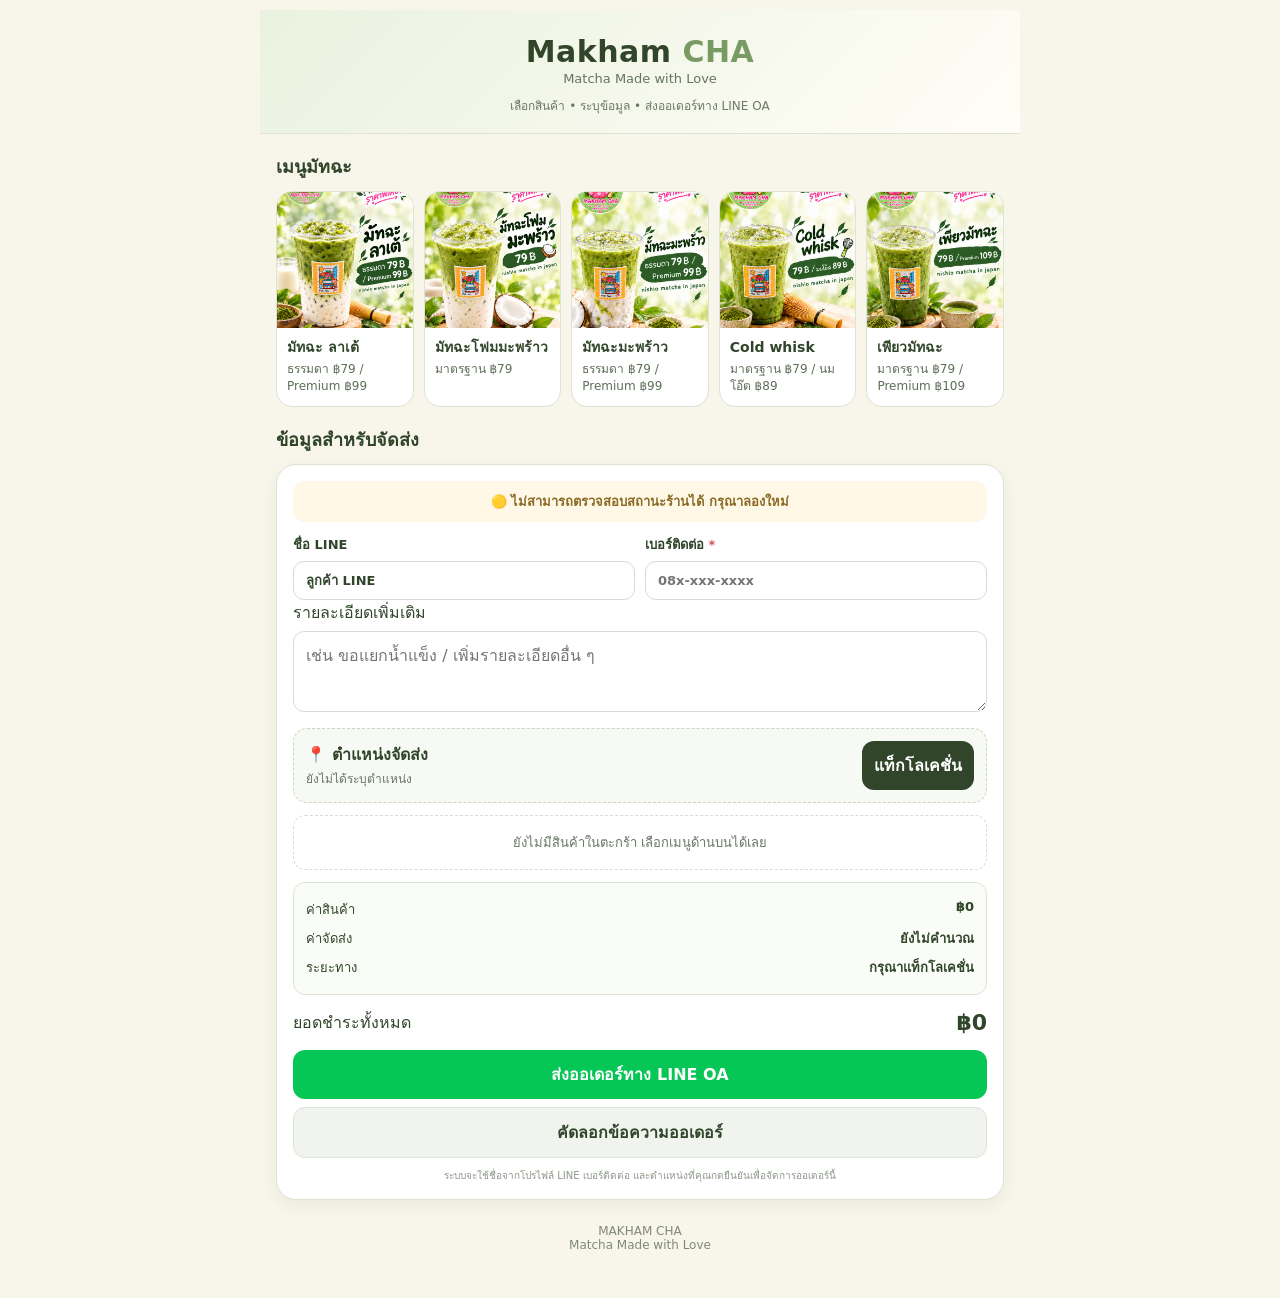
==== index.html @ 9d38201a "Add files via upload" ====
<!doctype html>
<html lang="th">
<head>
  <meta charset="utf-8">
  <meta name="viewport" content="width=device-width, initial-scale=1, viewport-fit=cover">
  <meta name="theme-color" content="#789a63">
  <meta name="description" content="MAKHAM CHA - เมนูมัทฉะและระบบสั่งซื้อ">
  <title>Makham CHA — Matcha Menu & Order</title>
  <link rel="stylesheet" href="style.css">
</head>
<body>
  <main class="app">
    <header class="hero">
      <div class="brand">Makham <span>CHA</span></div>
      <div class="subtitle">Matcha Made with Love</div>
      <div class="hero-note">เลือกสินค้า • ระบุข้อมูล • ส่งออเดอร์ทาง LINE OA</div>
    </header>
    <section id="product" class="product-card product-detail" aria-live="polite"></section>
    <section class="menu-section">
      <div class="section-title">เมนูมัทฉะ</div>
      <div id="menu" class="menu-grid"></div>
    </section>
    <section id="order" class="order-section">
      <div class="section-title">ข้อมูลสำหรับจัดส่ง</div>
      <div class="order-card">
        <div id="orderStatus" class="order-status warning">กำลังตรวจสอบสถานะร้าน...</div>
        <div class="form-grid">
          <label>ชื่อ LINE <input id="lineNameDisplay" type="text" value="กำลังเชื่อมต่อ LINE..." readonly></label>
          <label>เบอร์ติดต่อ <span>*</span><input id="phone" type="tel" maxlength="20" placeholder="08x-xxx-xxxx" autocomplete="tel"></label>
        </div>
        <div class="comment-field">
          <label>รายละเอียดเพิ่มเติม <textarea id="comment" maxlength="300" rows="3" placeholder="เช่น ขอแยกน้ำแข็ง / เพิ่มรายละเอียดอื่น ๆ"></textarea></label>
        </div>
        <div class="location-box">
          <div><strong>📍 ตำแหน่งจัดส่ง</strong><div id="locationStatus" class="location-status">ยังไม่ได้ระบุตำแหน่ง</div></div>
          <button id="locationBtn" class="location-btn" type="button" onclick="getCustomerLocation()">แท็กโลเคชั่น</button>
        </div>
        <div id="cart" class="cart"></div>
        <div class="shipping-summary">
          <div><span>ค่าสินค้า</span><strong id="subtotal">฿0</strong></div>
          <div><span>ค่าจัดส่ง</span><strong id="shippingFee">ยังไม่คำนวณ</strong></div>
          <div><span>ระยะทาง</span><strong id="shippingDistance">กรุณาแท็กโลเคชั่น</strong></div>
        </div>
        <div class="total-row"><span>ยอดชำระทั้งหมด</span><strong id="grandTotal">฿0</strong></div>
        <button class="order-btn" type="button" onclick="submitOrder()">ส่งออเดอร์ทาง LINE OA</button>
        <button class="copy-btn" type="button" onclick="copyOrderText()">คัดลอกข้อความออเดอร์</button>
        <div id="paymentBox" class="payment-box" hidden>
          <div class="payment-title">📎 แนบสลิปการโอนเงิน</div>
          <div id="paymentOrderInfo" class="payment-info"></div>
          <label class="slip-picker">เลือกรูปสลิป
            <input id="slipFile" type="file" accept="image/jpeg,image/png,image/webp" onchange="previewSlip(this)">
          </label>
          <img id="slipPreview" class="slip-preview" alt="ตัวอย่างสลิป" hidden>
          <button id="uploadSlipBtn" class="upload-slip-btn" type="button" onclick="uploadSlip()" disabled>บันทึกสลิป</button>
          <div id="paymentStatus" class="payment-status">เลือกสลิปแล้วจึงกดบันทึก</div>
        </div>
        <div class="privacy-note">ระบบจะใช้ชื่อจากโปรไฟล์ LINE เบอร์ติดต่อ และตำแหน่งที่คุณกดยืนยันเพื่อจัดการออเดอร์นี้</div>
      </div>
    </section>
    <footer><div>MAKHAM CHA</div><div>Matcha Made with Love</div></footer>
  </main>
  <script src="https://static.line-scdn.net/liff/edge/2/sdk.js"></script>
  <script src="app.js"></script>
</body>
</html>
---- style.css ----
*{box-sizing:border-box}
:root{--green:#789a63;--dark:#30452a;--cream:#f8f5ea;--card:#fffdf7;--line:#dce4d3;--accent:#d98d72;--linegreen:#06c755}
body{margin:0;font-family:system-ui,-apple-system,"Segoe UI","Noto Sans Thai",sans-serif;background:var(--cream);color:var(--dark)}
button,input{font:inherit}.app{max-width:760px;margin:0 auto;min-height:100vh;padding-bottom:22px}
.hero{padding:24px 18px 18px;text-align:center;background:linear-gradient(135deg,#eaf2df,#fffdf7);border-bottom:1px solid var(--line)}
.brand{font-size:30px;font-weight:800;letter-spacing:.5px}.brand span{color:var(--green)}
.subtitle{font-size:13px;opacity:.72;margin-top:2px}.hero-note{font-size:12px;margin-top:10px;opacity:.7}
.product-card{margin:16px;background:var(--card);border:1px solid var(--line);border-radius:22px;overflow:hidden;box-shadow:0 8px 24px rgba(48,69,42,.08)}
.product-image-wrap{width:100%;aspect-ratio:1/1;background:#edf3e7;display:flex;align-items:center;justify-content:center}
.product-image{width:100%;height:100%;object-fit:cover;display:block}.image-placeholder{text-align:center;padding:28px;color:#66765d}.image-placeholder .cup{font-size:58px;margin-bottom:8px}
.product-info{padding:18px}.product-no{font-size:12px;opacity:.6}.product-name{font-size:25px;font-weight:800;margin:2px 0 10px}
.price-list{display:flex;flex-wrap:wrap;gap:8px}.price{background:#eef4e8;border:1px solid #d7e4cc;border-radius:999px;padding:8px 13px;font-weight:700;font-size:14px}
.product-actions{display:flex;gap:10px;margin-top:16px}.back-btn,.add-btn,.order-btn,.copy-btn,.location-btn{border:0;border-radius:12px;padding:12px;font-weight:700;cursor:pointer}
.back-btn{flex:1;background:white;border:1px solid var(--line);color:var(--dark)}.add-btn{flex:1;background:var(--green);color:white}
.menu-section,.order-section{padding:0 16px}.section-title{font-size:18px;font-weight:800;margin:18px 0 10px}
.menu-grid{display:grid;grid-template-columns:repeat(2,minmax(0,1fr));gap:10px}.menu-item{appearance:none;border:1px solid var(--line);background:white;border-radius:16px;padding:0;overflow:hidden;text-align:left;cursor:pointer;color:inherit}
.menu-item img{width:100%;aspect-ratio:1/1;object-fit:cover;display:block;background:#edf3e7}.menu-copy{padding:10px}.menu-name{font-size:14px;font-weight:800;line-height:1.3}.menu-price{font-size:12px;margin-top:5px;opacity:.78;line-height:1.45}
.order-card{background:white;border:1px solid var(--line);border-radius:20px;padding:16px;box-shadow:0 6px 18px rgba(48,69,42,.06)}
.order-status{border-radius:12px;padding:10px 12px;margin-bottom:12px;font-size:13px;font-weight:800;text-align:center}.order-status.open{background:#edf7e8;color:#3f6d35}.order-status.closed{background:#fff0ee;color:#a64b3f}.order-status.warning{background:#fff8e6;color:#8a6a25}
.shipping-summary{margin-top:12px;padding:12px;border:1px solid var(--line);border-radius:12px;background:#fafcf7}.shipping-summary>div{display:flex;justify-content:space-between;gap:10px;padding:4px 0;font-size:13px}.shipping-summary strong{font-weight:800}
.form-grid{display:grid;grid-template-columns:1fr 1fr;gap:10px}.form-grid label{font-size:13px;font-weight:700}.form-grid span{color:#c55}
input{width:100%;margin-top:6px;border:1px solid #d5ded0;border-radius:11px;padding:11px 12px;background:#fff;color:var(--dark);outline:none}
input:focus{border-color:var(--green);box-shadow:0 0 0 3px #789a6322}.location-box{margin:12px 0;padding:12px;border:1px dashed #c9d7c1;border-radius:14px;background:#f7faf4;display:flex;align-items:center;justify-content:space-between;gap:12px}
.location-status{font-size:12px;opacity:.72;margin-top:3px;line-height:1.5}.location-status a{color:var(--green);font-weight:700}.location-btn{background:var(--dark);color:#fff;white-space:nowrap}.location-btn:disabled{opacity:.6;cursor:wait}
.cart{margin-top:10px}.empty-cart{padding:16px;text-align:center;border:1px dashed #d5ded0;border-radius:12px;color:#697666;font-size:13px}
.cart-item{display:grid;grid-template-columns:1fr auto auto auto;gap:8px;align-items:center;padding:11px 0;border-bottom:1px solid #edf0ea}.cart-main{display:flex;flex-direction:column;gap:2px}.cart-main strong{font-size:13px}.cart-main span{font-size:11px;opacity:.65}
.qty{display:flex;align-items:center;gap:7px}.qty button{width:28px;height:28px;border:1px solid #d6dfd1;background:#fff;border-radius:8px;cursor:pointer}.qty b{min-width:16px;text-align:center;font-size:13px}.line-total{font-weight:800;font-size:13px;min-width:62px;text-align:right}.remove-btn{border:0;background:transparent;color:#b45d4b;font-size:20px;cursor:pointer}
.total-row{display:flex;justify-content:space-between;align-items:center;padding:15px 0;font-size:16px}.total-row strong{font-size:22px}.order-btn{width:100%;background:var(--linegreen);color:white;font-size:16px}.copy-btn{width:100%;margin-top:8px;background:#f1f4ee;color:var(--dark);border:1px solid var(--line)}.privacy-note{font-size:10px;opacity:.55;text-align:center;margin-top:10px;line-height:1.5}.payment-box{margin-top:14px;padding:14px;border:1px solid #c9d7c1;border-radius:16px;background:#f7faf4}.payment-title{font-size:16px;font-weight:800;color:var(--dark)}.payment-info{font-size:12px;margin:5px 0 10px;opacity:.75}.slip-picker{display:block;text-align:center;padding:12px;border:1px dashed #b9cdb0;border-radius:12px;background:#fff;color:var(--dark);font-weight:800;cursor:pointer}.slip-picker input{margin-top:8px}.slip-preview{display:block;width:100%;max-height:360px;object-fit:contain;margin-top:10px;border-radius:12px;border:1px solid var(--line);background:#fff}.upload-slip-btn{width:100%;margin-top:10px;border:0;border-radius:12px;padding:12px;background:var(--green);color:#fff;font-weight:800;cursor:pointer}.upload-slip-btn:disabled{opacity:.5;cursor:not-allowed}.payment-status{font-size:11px;text-align:center;margin-top:8px;line-height:1.5;color:#66765d}
footer{text-align:center;font-size:12px;opacity:.6;padding:24px 16px}
@media (min-width:640px){.app{padding-top:10px}.product-card{display:grid;grid-template-columns:46% 54%}.product-image-wrap{aspect-ratio:auto;min-height:330px}.product-info{display:flex;flex-direction:column;justify-content:center}.menu-grid{grid-template-columns:repeat(5,minmax(0,1fr))}.menu-copy{min-height:78px}}
@media (max-width:480px){.form-grid{grid-template-columns:1fr}.location-box{align-items:flex-start;flex-direction:column}.location-btn{width:100%}.cart-item{grid-template-columns:1fr auto}.line-total{grid-column:1}.remove-btn{grid-column:2;grid-row:1}}

.add-panel{margin-top:14px;padding-top:14px;border-top:1px solid var(--line)}
.add-panel select{width:100%;border:1px solid #d5ded0;border-radius:11px;padding:11px 12px;background:#fff;color:var(--dark);outline:none}
.add-row{display:grid;grid-template-columns:92px 1fr;gap:8px;margin-top:8px}
.add-row input{margin-top:0;text-align:center}
@media (max-width:480px){.add-row{grid-template-columns:82px 1fr}}

/* Premium UI additions */
textarea{width:100%;margin-top:6px;border:1px solid #d5ded0;border-radius:11px;padding:11px 12px;background:#fff;color:var(--dark);outline:none;resize:vertical;font:inherit}
textarea:focus{border-color:var(--green);box-shadow:0 0 0 3px #789a6322}
.product-detail:empty{display:none}
.menu-item{transition:transform .18s ease,box-shadow .18s ease,border-color .18s ease}
.menu-item:hover,.menu-item:focus-visible{transform:translateY(-3px);box-shadow:0 10px 22px rgba(48,69,42,.12);border-color:#b9cdb0}
.menu-item:focus-visible,.add-btn:focus-visible,.order-btn:focus-visible,.back-btn:focus-visible{outline:3px solid #789a6344;outline-offset:2px}
.option-label{font-size:12px;font-weight:800;margin:12px 0 7px;color:#55654e}
.sweetness-options{display:grid;grid-template-columns:repeat(3,1fr);gap:8px}
.sweetness-option{cursor:pointer}
.sweetness-option input{position:absolute;opacity:0;pointer-events:none}
.sweetness-option span{display:block;text-align:center;padding:10px 7px;border:1px solid #d5ded0;border-radius:12px;background:#fff;font-size:13px;font-weight:700;transition:.18s}
.sweetness-option input:checked+span{background:#eef4e8;border-color:var(--green);color:var(--dark);box-shadow:inset 0 0 0 1px var(--green)}
@media (max-width:480px){.sweetness-options{grid-template-columns:1fr}.sweetness-option span{padding:11px}}

.payment-qr-wrap{margin:10px 0 12px;padding:12px;text-align:center;background:#fff;border:1px solid var(--line);border-radius:14px}
.payment-qr{display:block;width:min(280px,80vw);height:auto;aspect-ratio:1/1;object-fit:contain;margin:0 auto;border-radius:10px}
.payment-qr-caption{font-size:11px;color:#66765d;margin-top:8px}
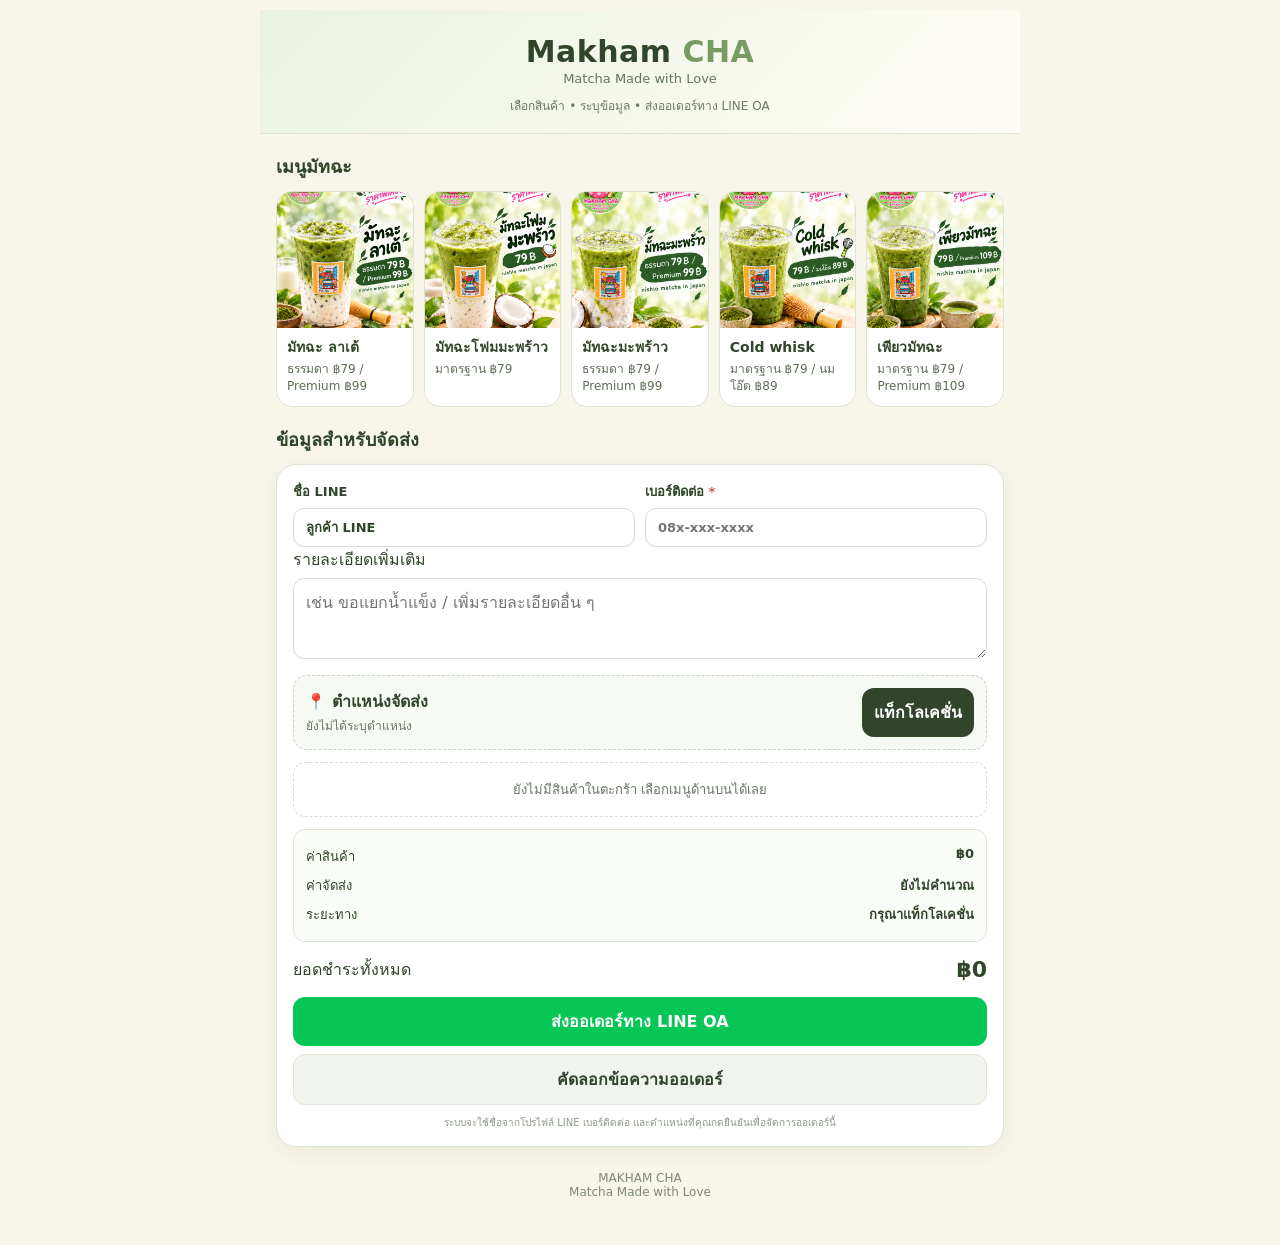
==== commit 8a6bd9a3: "Add files via upload" ====
--- a/index.html
+++ b/index.html
@@ -23,7 +23,6 @@
     <section id="order" class="order-section">
       <div class="section-title">ข้อมูลสำหรับจัดส่ง</div>
       <div class="order-card">
-        <div id="orderStatus" class="order-status warning">กำลังตรวจสอบสถานะร้าน...</div>
         <div class="form-grid">
           <label>ชื่อ LINE <input id="lineNameDisplay" type="text" value="กำลังเชื่อมต่อ LINE..." readonly></label>
           <label>เบอร์ติดต่อ <span>*</span><input id="phone" type="tel" maxlength="20" placeholder="08x-xxx-xxxx" autocomplete="tel"></label>
@@ -51,8 +50,8 @@
             <input id="slipFile" type="file" accept="image/jpeg,image/png,image/webp" onchange="previewSlip(this)">
           </label>
           <img id="slipPreview" class="slip-preview" alt="ตัวอย่างสลิป" hidden>
-          <button id="uploadSlipBtn" class="upload-slip-btn" type="button" onclick="uploadSlip()" disabled>บันทึกสลิป</button>
-          <div id="paymentStatus" class="payment-status">เลือกสลิปแล้วจึงกดบันทึก</div>
+          <button id="uploadSlipBtn" class="upload-slip-btn" type="button" onclick="uploadSlip()" disabled>ส่ง</button>
+          <div id="paymentStatus" class="payment-status">เลือกสลิปแล้วจึงกดส่ง</div>
         </div>
         <div class="privacy-note">ระบบจะใช้ชื่อจากโปรไฟล์ LINE เบอร์ติดต่อ และตำแหน่งที่คุณกดยืนยันเพื่อจัดการออเดอร์นี้</div>
       </div>
--- a/style.css
+++ b/style.css
@@ -16,7 +16,7 @@
 .menu-grid{display:grid;grid-template-columns:repeat(2,minmax(0,1fr));gap:10px}.menu-item{appearance:none;border:1px solid var(--line);background:white;border-radius:16px;padding:0;overflow:hidden;text-align:left;cursor:pointer;color:inherit}
 .menu-item img{width:100%;aspect-ratio:1/1;object-fit:cover;display:block;background:#edf3e7}.menu-copy{padding:10px}.menu-name{font-size:14px;font-weight:800;line-height:1.3}.menu-price{font-size:12px;margin-top:5px;opacity:.78;line-height:1.45}
 .order-card{background:white;border:1px solid var(--line);border-radius:20px;padding:16px;box-shadow:0 6px 18px rgba(48,69,42,.06)}
-.order-status{border-radius:12px;padding:10px 12px;margin-bottom:12px;font-size:13px;font-weight:800;text-align:center}.order-status.open{background:#edf7e8;color:#3f6d35}.order-status.closed{background:#fff0ee;color:#a64b3f}.order-status.warning{background:#fff8e6;color:#8a6a25}
+
 .shipping-summary{margin-top:12px;padding:12px;border:1px solid var(--line);border-radius:12px;background:#fafcf7}.shipping-summary>div{display:flex;justify-content:space-between;gap:10px;padding:4px 0;font-size:13px}.shipping-summary strong{font-weight:800}
 .form-grid{display:grid;grid-template-columns:1fr 1fr;gap:10px}.form-grid label{font-size:13px;font-weight:700}.form-grid span{color:#c55}
 input{width:100%;margin-top:6px;border:1px solid #d5ded0;border-radius:11px;padding:11px 12px;background:#fff;color:var(--dark);outline:none}
@@ -50,7 +50,3 @@
 .sweetness-option span{display:block;text-align:center;padding:10px 7px;border:1px solid #d5ded0;border-radius:12px;background:#fff;font-size:13px;font-weight:700;transition:.18s}
 .sweetness-option input:checked+span{background:#eef4e8;border-color:var(--green);color:var(--dark);box-shadow:inset 0 0 0 1px var(--green)}
 @media (max-width:480px){.sweetness-options{grid-template-columns:1fr}.sweetness-option span{padding:11px}}
-
-.payment-qr-wrap{margin:10px 0 12px;padding:12px;text-align:center;background:#fff;border:1px solid var(--line);border-radius:14px}
-.payment-qr{display:block;width:min(280px,80vw);height:auto;aspect-ratio:1/1;object-fit:contain;margin:0 auto;border-radius:10px}
-.payment-qr-caption{font-size:11px;color:#66765d;margin-top:8px}
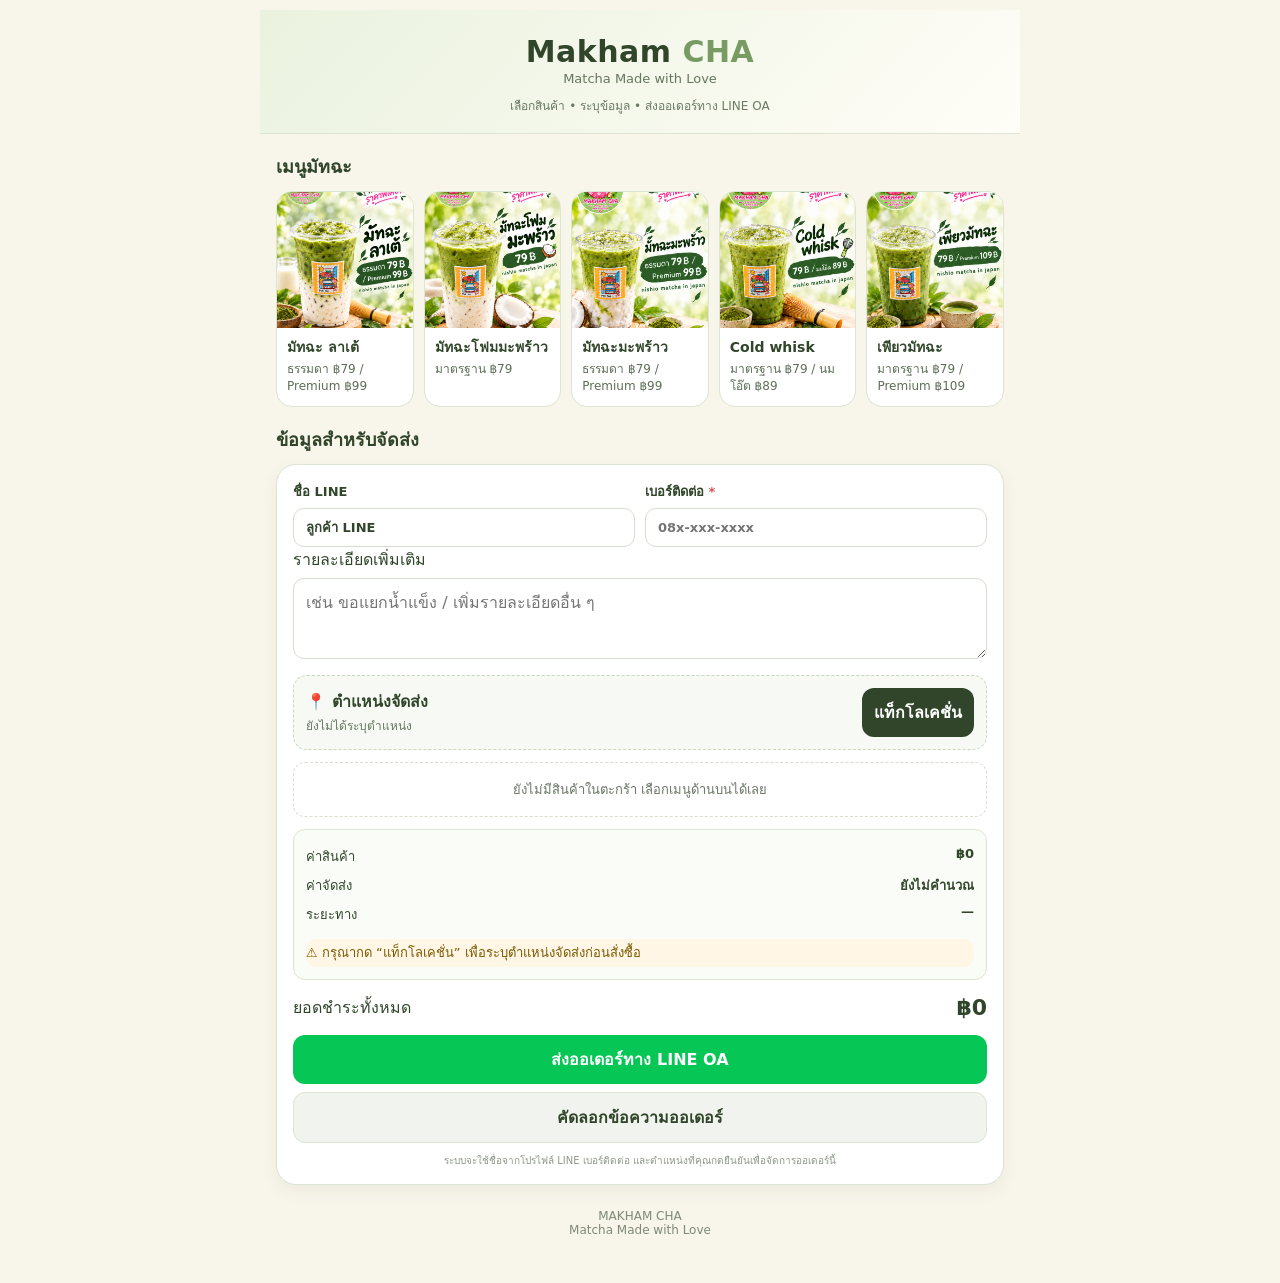
==== commit 121e8534: "Add files via upload" ====
--- a/index.html
+++ b/index.html
@@ -38,20 +38,22 @@
         <div class="shipping-summary">
           <div><span>ค่าสินค้า</span><strong id="subtotal">฿0</strong></div>
           <div><span>ค่าจัดส่ง</span><strong id="shippingFee">ยังไม่คำนวณ</strong></div>
-          <div><span>ระยะทาง</span><strong id="shippingDistance">กรุณาแท็กโลเคชั่น</strong></div>
+          <div><span>ระยะทาง</span><strong id="shippingDistance">—</strong></div>
+          <div id="shippingStatus" class="shipping-status warning">⚠️ กรุณากด “แท็กโลเคชั่น” เพื่อระบุตำแหน่งจัดส่งก่อนสั่งซื้อ</div>
         </div>
         <div class="total-row"><span>ยอดชำระทั้งหมด</span><strong id="grandTotal">฿0</strong></div>
         <button class="order-btn" type="button" onclick="submitOrder()">ส่งออเดอร์ทาง LINE OA</button>
         <button class="copy-btn" type="button" onclick="copyOrderText()">คัดลอกข้อความออเดอร์</button>
         <div id="paymentBox" class="payment-box" hidden>
-          <div class="payment-title">📎 แนบสลิปการโอนเงิน</div>
+          <div class="payment-title">💳 ชำระเงินและแนบสลิป</div>
           <div id="paymentOrderInfo" class="payment-info"></div>
-          <label class="slip-picker">เลือกรูปสลิป
+          <label class="slip-picker">📎 เลือกรูปสลิปการโอนเงิน
             <input id="slipFile" type="file" accept="image/jpeg,image/png,image/webp" onchange="previewSlip(this)">
           </label>
           <img id="slipPreview" class="slip-preview" alt="ตัวอย่างสลิป" hidden>
-          <button id="uploadSlipBtn" class="upload-slip-btn" type="button" onclick="uploadSlip()" disabled>ส่ง</button>
-          <div id="paymentStatus" class="payment-status">เลือกสลิปแล้วจึงกดส่ง</div>
+          <button id="uploadSlipBtn" class="upload-slip-btn" type="button" onclick="uploadSlip()" disabled>ส่งการชำระเงิน</button>
+          <div id="paymentStatus" class="payment-status">เลือกสลิปแล้วจึงกด “ส่งการชำระเงิน”</div>
+          <div class="payment-note">* อาจจะมีการส่งล่าช้าบ้าง เพราะทางร้านทำใหม่ทุกแก้ว ส่งด้วยใจ 💚</div>
         </div>
         <div class="privacy-note">ระบบจะใช้ชื่อจากโปรไฟล์ LINE เบอร์ติดต่อ และตำแหน่งที่คุณกดยืนยันเพื่อจัดการออเดอร์นี้</div>
       </div>
--- a/style.css
+++ b/style.css
@@ -25,7 +25,7 @@
 .cart{margin-top:10px}.empty-cart{padding:16px;text-align:center;border:1px dashed #d5ded0;border-radius:12px;color:#697666;font-size:13px}
 .cart-item{display:grid;grid-template-columns:1fr auto auto auto;gap:8px;align-items:center;padding:11px 0;border-bottom:1px solid #edf0ea}.cart-main{display:flex;flex-direction:column;gap:2px}.cart-main strong{font-size:13px}.cart-main span{font-size:11px;opacity:.65}
 .qty{display:flex;align-items:center;gap:7px}.qty button{width:28px;height:28px;border:1px solid #d6dfd1;background:#fff;border-radius:8px;cursor:pointer}.qty b{min-width:16px;text-align:center;font-size:13px}.line-total{font-weight:800;font-size:13px;min-width:62px;text-align:right}.remove-btn{border:0;background:transparent;color:#b45d4b;font-size:20px;cursor:pointer}
-.total-row{display:flex;justify-content:space-between;align-items:center;padding:15px 0;font-size:16px}.total-row strong{font-size:22px}.order-btn{width:100%;background:var(--linegreen);color:white;font-size:16px}.copy-btn{width:100%;margin-top:8px;background:#f1f4ee;color:var(--dark);border:1px solid var(--line)}.privacy-note{font-size:10px;opacity:.55;text-align:center;margin-top:10px;line-height:1.5}.payment-box{margin-top:14px;padding:14px;border:1px solid #c9d7c1;border-radius:16px;background:#f7faf4}.payment-title{font-size:16px;font-weight:800;color:var(--dark)}.payment-info{font-size:12px;margin:5px 0 10px;opacity:.75}.slip-picker{display:block;text-align:center;padding:12px;border:1px dashed #b9cdb0;border-radius:12px;background:#fff;color:var(--dark);font-weight:800;cursor:pointer}.slip-picker input{margin-top:8px}.slip-preview{display:block;width:100%;max-height:360px;object-fit:contain;margin-top:10px;border-radius:12px;border:1px solid var(--line);background:#fff}.upload-slip-btn{width:100%;margin-top:10px;border:0;border-radius:12px;padding:12px;background:var(--green);color:#fff;font-weight:800;cursor:pointer}.upload-slip-btn:disabled{opacity:.5;cursor:not-allowed}.payment-status{font-size:11px;text-align:center;margin-top:8px;line-height:1.5;color:#66765d}
+.total-row{display:flex;justify-content:space-between;align-items:center;padding:15px 0;font-size:16px}.total-row strong{font-size:22px}.order-btn{width:100%;background:var(--linegreen);color:white;font-size:16px}.copy-btn{width:100%;margin-top:8px;background:#f1f4ee;color:var(--dark);border:1px solid var(--line)}.privacy-note{font-size:10px;opacity:.55;text-align:center;margin-top:10px;line-height:1.5}.payment-box{margin-top:14px;padding:14px;border:1px solid #c9d7c1;border-radius:16px;background:#f7faf4}.payment-title{font-size:17px;font-weight:800;color:var(--dark)}.payment-info{font-size:12px;margin:5px 0 10px;opacity:.75}.slip-picker{display:block;text-align:center;padding:12px;border:1px dashed #b9cdb0;border-radius:12px;background:#fff;color:var(--dark);font-weight:800;cursor:pointer}.slip-picker input{margin-top:8px}.slip-preview{display:block;width:100%;max-height:360px;object-fit:contain;margin-top:10px;border-radius:12px;border:1px solid var(--line);background:#fff}.upload-slip-btn{width:100%;margin-top:10px;border:0;border-radius:12px;padding:12px;background:var(--green);color:#fff;font-weight:800;cursor:pointer}.upload-slip-btn:disabled{opacity:.5;cursor:not-allowed}.payment-status{font-size:11px;text-align:center;margin-top:8px;line-height:1.5;color:#66765d}
 footer{text-align:center;font-size:12px;opacity:.6;padding:24px 16px}
 @media (min-width:640px){.app{padding-top:10px}.product-card{display:grid;grid-template-columns:46% 54%}.product-image-wrap{aspect-ratio:auto;min-height:330px}.product-info{display:flex;flex-direction:column;justify-content:center}.menu-grid{grid-template-columns:repeat(5,minmax(0,1fr))}.menu-copy{min-height:78px}}
 @media (max-width:480px){.form-grid{grid-template-columns:1fr}.location-box{align-items:flex-start;flex-direction:column}.location-btn{width:100%}.cart-item{grid-template-columns:1fr auto}.line-total{grid-column:1}.remove-btn{grid-column:2;grid-row:1}}
@@ -50,3 +50,9 @@
 .sweetness-option span{display:block;text-align:center;padding:10px 7px;border:1px solid #d5ded0;border-radius:12px;background:#fff;font-size:13px;font-weight:700;transition:.18s}
 .sweetness-option input:checked+span{background:#eef4e8;border-color:var(--green);color:var(--dark);box-shadow:inset 0 0 0 1px var(--green)}
 @media (max-width:480px){.sweetness-options{grid-template-columns:1fr}.sweetness-option span{padding:11px}}
+
+.payment-note{margin-top:10px;padding:9px 10px;border-radius:10px;background:#eef5e9;color:#66765d;font-size:11px;line-height:1.55;text-align:center}
+
+.shipping-status{margin-top:10px;padding:10px 12px;border-radius:10px;font-size:12px;line-height:1.55}
+.shipping-status.warning{background:#fff6e5;color:#7a5a00}
+.shipping-status.ready{background:#edf8ef;color:#216b35}
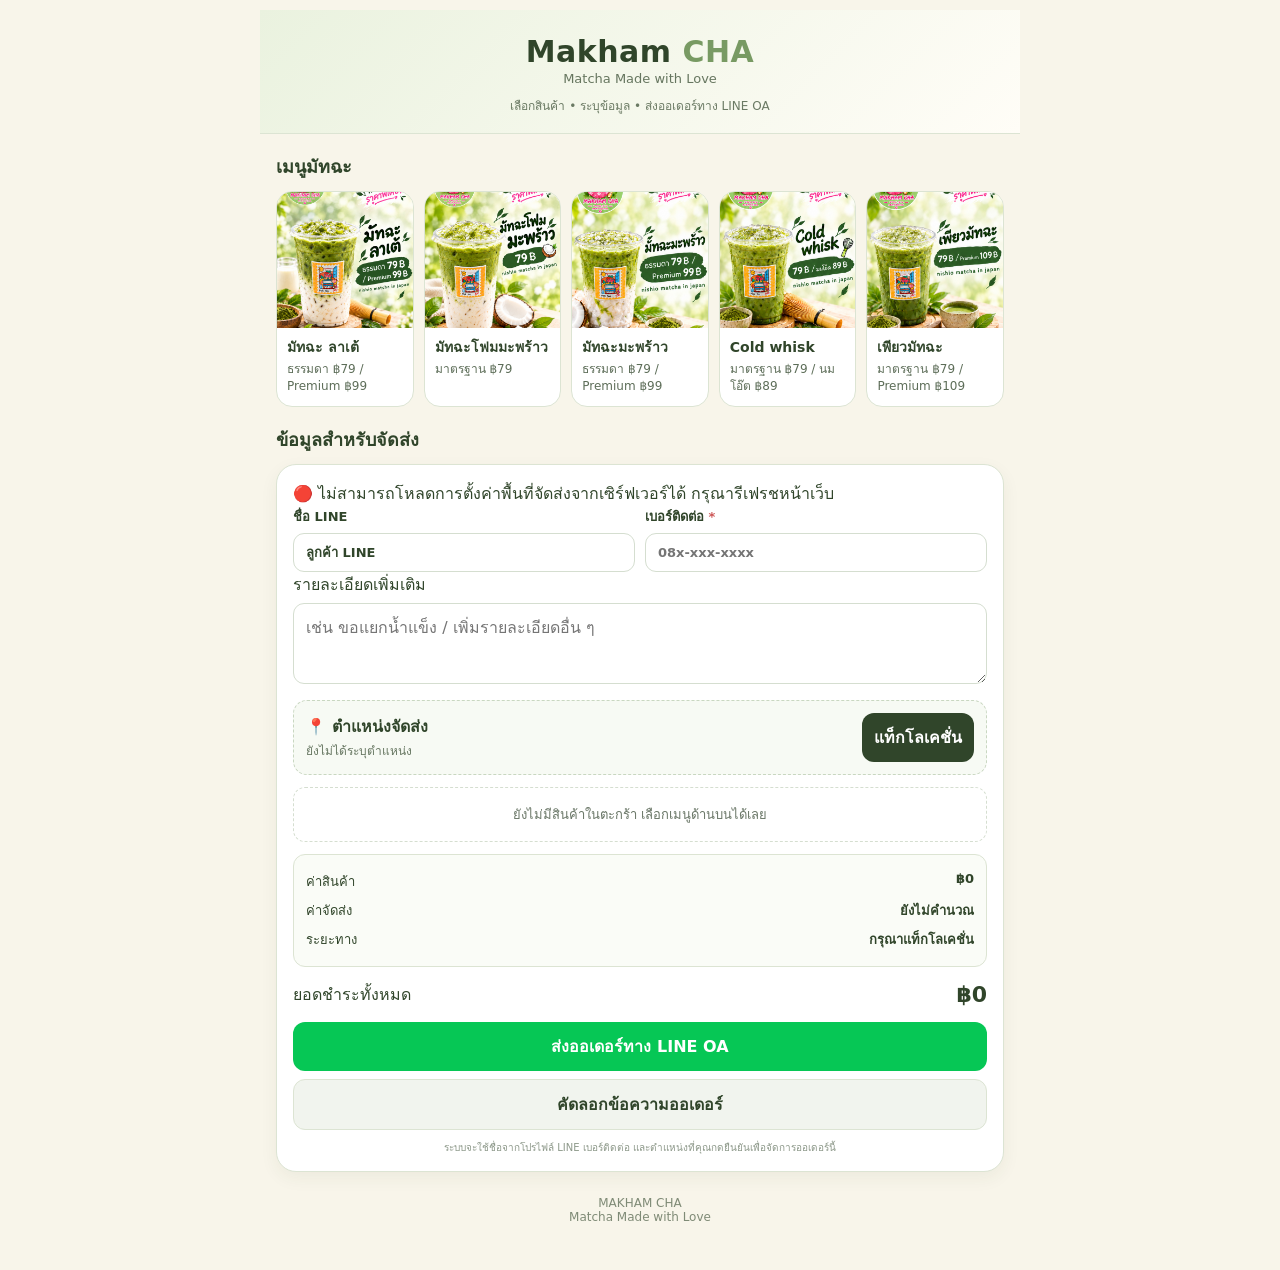
==== commit faf1c275: "Add files via upload" ====
--- a/index.html
+++ b/index.html
@@ -23,6 +23,7 @@
     <section id="order" class="order-section">
       <div class="section-title">ข้อมูลสำหรับจัดส่ง</div>
       <div class="order-card">
+        <div id="orderStatus" class="order-status warning">กำลังตรวจสอบสถานะร้าน...</div>
         <div class="form-grid">
           <label>ชื่อ LINE <input id="lineNameDisplay" type="text" value="กำลังเชื่อมต่อ LINE..." readonly></label>
           <label>เบอร์ติดต่อ <span>*</span><input id="phone" type="tel" maxlength="20" placeholder="08x-xxx-xxxx" autocomplete="tel"></label>
@@ -38,22 +39,20 @@
         <div class="shipping-summary">
           <div><span>ค่าสินค้า</span><strong id="subtotal">฿0</strong></div>
           <div><span>ค่าจัดส่ง</span><strong id="shippingFee">ยังไม่คำนวณ</strong></div>
-          <div><span>ระยะทาง</span><strong id="shippingDistance">—</strong></div>
-          <div id="shippingStatus" class="shipping-status warning">⚠️ กรุณากด “แท็กโลเคชั่น” เพื่อระบุตำแหน่งจัดส่งก่อนสั่งซื้อ</div>
+          <div><span>ระยะทาง</span><strong id="shippingDistance">กรุณาแท็กโลเคชั่น</strong></div>
         </div>
         <div class="total-row"><span>ยอดชำระทั้งหมด</span><strong id="grandTotal">฿0</strong></div>
         <button class="order-btn" type="button" onclick="submitOrder()">ส่งออเดอร์ทาง LINE OA</button>
         <button class="copy-btn" type="button" onclick="copyOrderText()">คัดลอกข้อความออเดอร์</button>
         <div id="paymentBox" class="payment-box" hidden>
-          <div class="payment-title">💳 ชำระเงินและแนบสลิป</div>
+          <div class="payment-title">📎 แนบสลิปการโอนเงิน</div>
           <div id="paymentOrderInfo" class="payment-info"></div>
-          <label class="slip-picker">📎 เลือกรูปสลิปการโอนเงิน
+          <label class="slip-picker">เลือกรูปสลิป
             <input id="slipFile" type="file" accept="image/jpeg,image/png,image/webp" onchange="previewSlip(this)">
           </label>
           <img id="slipPreview" class="slip-preview" alt="ตัวอย่างสลิป" hidden>
-          <button id="uploadSlipBtn" class="upload-slip-btn" type="button" onclick="uploadSlip()" disabled>ส่งการชำระเงิน</button>
-          <div id="paymentStatus" class="payment-status">เลือกสลิปแล้วจึงกด “ส่งการชำระเงิน”</div>
-          <div class="payment-note">* อาจจะมีการส่งล่าช้าบ้าง เพราะทางร้านทำใหม่ทุกแก้ว ส่งด้วยใจ 💚</div>
+          <button id="uploadSlipBtn" class="upload-slip-btn" type="button" onclick="uploadSlip()" disabled>ส่ง</button>
+          <div id="paymentStatus" class="payment-status">เลือกสลิปแล้วจึงกดส่ง</div>
         </div>
         <div class="privacy-note">ระบบจะใช้ชื่อจากโปรไฟล์ LINE เบอร์ติดต่อ และตำแหน่งที่คุณกดยืนยันเพื่อจัดการออเดอร์นี้</div>
       </div>
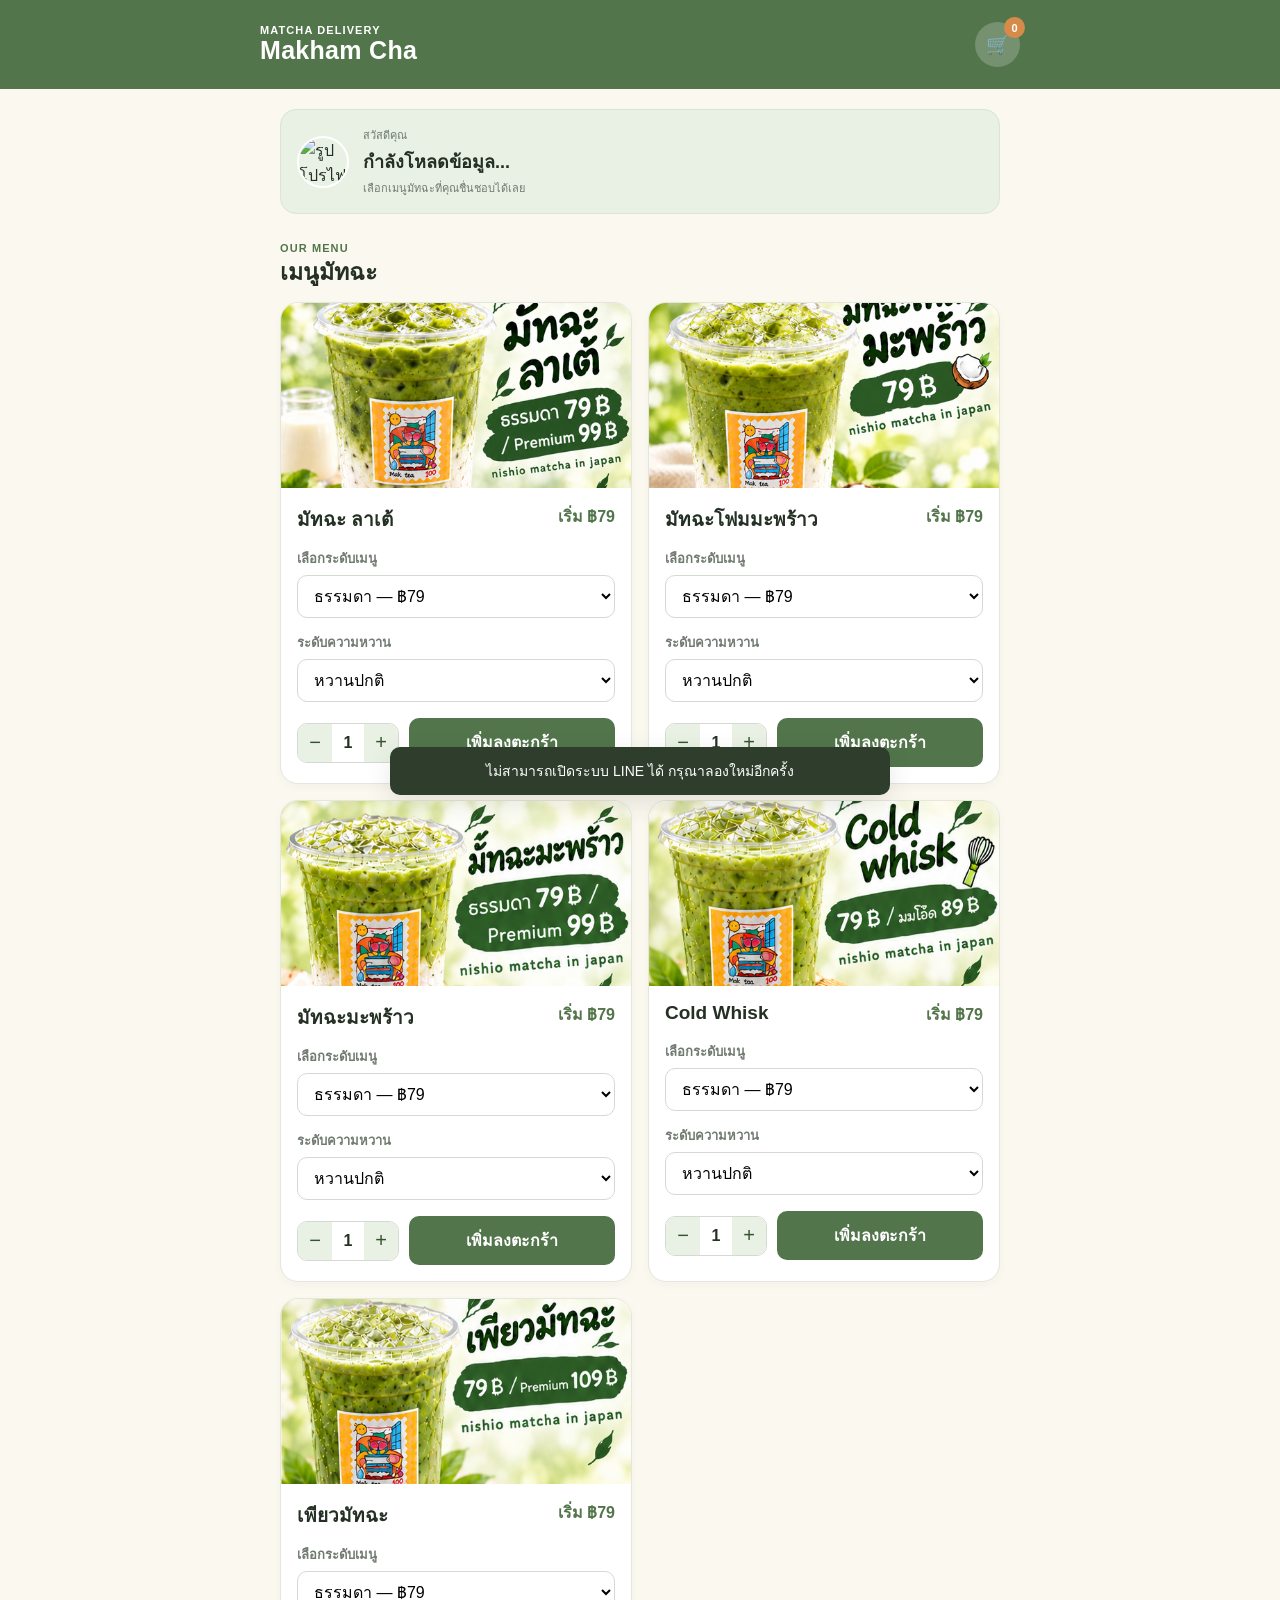
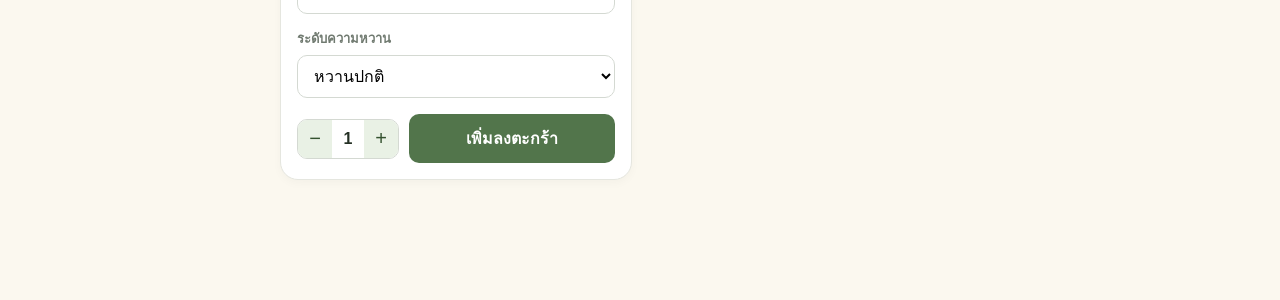
==== commit bc07324b: "Add files via upload" ====
--- a/index.html
+++ b/index.html
@@ -1,65 +1,221 @@
-<!doctype html>
+<!DOCTYPE html>
 <html lang="th">
 <head>
-  <meta charset="utf-8">
-  <meta name="viewport" content="width=device-width, initial-scale=1, viewport-fit=cover">
-  <meta name="theme-color" content="#789a63">
-  <meta name="description" content="MAKHAM CHA - เมนูมัทฉะและระบบสั่งซื้อ">
-  <title>Makham CHA — Matcha Menu & Order</title>
-  <link rel="stylesheet" href="style.css">
+  <meta charset="UTF-8" />
+  <meta name="viewport" content="width=device-width, initial-scale=1.0" />
+  <meta name="theme-color" content="#567a4c" />
+  <title>Makham Cha | สั่งมัทฉะ</title>
+
+  <link rel="stylesheet" href="style.css" />
+  <script src="https://static.line-scdn.net/liff/edge/2/sdk.js"></script>
+  <script src="https://cdn.jsdelivr.net/npm/qrcodejs@1.0.0/qrcode.min.js"></script>
 </head>
+
 <body>
-  <main class="app">
-    <header class="hero">
-      <div class="brand">Makham <span>CHA</span></div>
-      <div class="subtitle">Matcha Made with Love</div>
-      <div class="hero-note">เลือกสินค้า • ระบุข้อมูล • ส่งออเดอร์ทาง LINE OA</div>
-    </header>
-    <section id="product" class="product-card product-detail" aria-live="polite"></section>
-    <section class="menu-section">
-      <div class="section-title">เมนูมัทฉะ</div>
-      <div id="menu" class="menu-grid"></div>
+  <div id="loadingScreen" class="loading-screen">
+    <div class="spinner"></div>
+    <p>กำลังเปิดร้าน Makham Cha...</p>
+  </div>
+
+  <header class="header">
+    <div>
+      <p class="brand-subtitle">MATCHA DELIVERY</p>
+      <h1>Makham Cha</h1>
+    </div>
+    <button class="cart-icon-button" id="openCartBtn" aria-label="เปิดตะกร้า">
+      🛒 <span id="cartBadge">0</span>
+    </button>
+  </header>
+
+  <main class="container">
+    <section class="welcome-card">
+      <img id="profileImage" class="profile-image" src="https://via.placeholder.com/100?text=LINE" alt="รูปโปรไฟล์" />
+      <div>
+        <p class="small-text">สวัสดีคุณ</p>
+        <h2 id="profileName">กำลังโหลดข้อมูล...</h2>
+        <p class="small-text">เลือกเมนูมัทฉะที่คุณชื่นชอบได้เลย</p>
+      </div>
     </section>
-    <section id="order" class="order-section">
-      <div class="section-title">ข้อมูลสำหรับจัดส่ง</div>
-      <div class="order-card">
-        <div id="orderStatus" class="order-status warning">กำลังตรวจสอบสถานะร้าน...</div>
-        <div class="form-grid">
-          <label>ชื่อ LINE <input id="lineNameDisplay" type="text" value="กำลังเชื่อมต่อ LINE..." readonly></label>
-          <label>เบอร์ติดต่อ <span>*</span><input id="phone" type="tel" maxlength="20" placeholder="08x-xxx-xxxx" autocomplete="tel"></label>
-        </div>
-        <div class="comment-field">
-          <label>รายละเอียดเพิ่มเติม <textarea id="comment" maxlength="300" rows="3" placeholder="เช่น ขอแยกน้ำแข็ง / เพิ่มรายละเอียดอื่น ๆ"></textarea></label>
-        </div>
-        <div class="location-box">
-          <div><strong>📍 ตำแหน่งจัดส่ง</strong><div id="locationStatus" class="location-status">ยังไม่ได้ระบุตำแหน่ง</div></div>
-          <button id="locationBtn" class="location-btn" type="button" onclick="getCustomerLocation()">แท็กโลเคชั่น</button>
-        </div>
-        <div id="cart" class="cart"></div>
-        <div class="shipping-summary">
-          <div><span>ค่าสินค้า</span><strong id="subtotal">฿0</strong></div>
-          <div><span>ค่าจัดส่ง</span><strong id="shippingFee">ยังไม่คำนวณ</strong></div>
-          <div><span>ระยะทาง</span><strong id="shippingDistance">กรุณาแท็กโลเคชั่น</strong></div>
-        </div>
-        <div class="total-row"><span>ยอดชำระทั้งหมด</span><strong id="grandTotal">฿0</strong></div>
-        <button class="order-btn" type="button" onclick="submitOrder()">ส่งออเดอร์ทาง LINE OA</button>
-        <button class="copy-btn" type="button" onclick="copyOrderText()">คัดลอกข้อความออเดอร์</button>
-        <div id="paymentBox" class="payment-box" hidden>
-          <div class="payment-title">📎 แนบสลิปการโอนเงิน</div>
-          <div id="paymentOrderInfo" class="payment-info"></div>
-          <label class="slip-picker">เลือกรูปสลิป
-            <input id="slipFile" type="file" accept="image/jpeg,image/png,image/webp" onchange="previewSlip(this)">
-          </label>
-          <img id="slipPreview" class="slip-preview" alt="ตัวอย่างสลิป" hidden>
-          <button id="uploadSlipBtn" class="upload-slip-btn" type="button" onclick="uploadSlip()" disabled>ส่ง</button>
-          <div id="paymentStatus" class="payment-status">เลือกสลิปแล้วจึงกดส่ง</div>
-        </div>
-        <div class="privacy-note">ระบบจะใช้ชื่อจากโปรไฟล์ LINE เบอร์ติดต่อ และตำแหน่งที่คุณกดยืนยันเพื่อจัดการออเดอร์นี้</div>
-      </div>
+
+    <section>
+      <div class="section-heading">
+        <div>
+          <p class="eyebrow">OUR MENU</p>
+          <h2>เมนูมัทฉะ</h2>
+        </div>
+      </div>
+      <div id="menuList" class="menu-grid"></div>
     </section>
-    <footer><div>MAKHAM CHA</div><div>Matcha Made with Love</div></footer>
   </main>
-  <script src="https://static.line-scdn.net/liff/edge/2/sdk.js"></script>
+
+  <div id="bottomCart" class="bottom-cart hidden">
+    <div>
+      <p id="bottomCartCount">0 รายการ</p>
+      <strong id="bottomCartTotal">฿0</strong>
+    </div>
+    <button id="goCheckoutBtn">ดูตะกร้าและสั่งซื้อ</button>
+  </div>
+
+  <!-- Modal ตะกร้า -->
+  <div id="cartModal" class="modal hidden">
+    <div class="modal-panel">
+      <div class="modal-header">
+        <h2>ตะกร้าสินค้า</h2>
+        <button class="close-btn" data-close="cartModal">×</button>
+      </div>
+
+      <div id="cartItems"></div>
+
+      <div id="emptyCartMessage" class="empty-state">
+        <p>ตะกร้ายังว่างอยู่</p>
+        <small>เลือกเมนูมัทฉะที่ต้องการก่อนนะครับ</small>
+      </div>
+
+      <div id="cartSummary" class="cart-summary hidden">
+        <div>
+          <span>ยอดค่าสินค้า</span>
+          <strong id="cartSubtotal">฿0</strong>
+        </div>
+        <button id="checkoutBtn" class="primary-btn">ดำเนินการสั่งซื้อ</button>
+      </div>
+    </div>
+  </div>
+
+  <!-- Modal Checkout -->
+  <div id="checkoutModal" class="modal hidden">
+    <div class="modal-panel large-panel">
+      <div class="modal-header">
+        <h2>ยืนยันข้อมูลจัดส่ง</h2>
+        <button class="close-btn" data-close="checkoutModal">×</button>
+      </div>
+
+      <div class="step-label">ขั้นตอนที่ 1 จาก 2</div>
+
+      <section class="form-section">
+        <label>ชื่อผู้สั่งซื้อจาก LINE</label>
+        <div class="readonly-input">
+          <img id="checkoutProfileImage" class="mini-profile" src="" alt="Profile" />
+          <span id="checkoutProfileName">-</span>
+        </div>
+      </section>
+
+      <section class="form-section">
+        <label for="phoneInput">เบอร์โทรศัพท์ <span class="required">*</span></label>
+        <input
+          id="phoneInput"
+          type="tel"
+          inputmode="numeric"
+          maxlength="10"
+          placeholder="ตัวอย่าง 0812345678"
+        />
+        <small>กรุณากรอกเบอร์โทรศัพท์สำหรับติดต่อจัดส่ง</small>
+      </section>
+
+      <section class="form-section">
+        <label>ตำแหน่งจัดส่ง <span class="required">*</span></label>
+        <button id="locationBtn" class="secondary-btn">📍 รับตำแหน่งปัจจุบัน</button>
+        <div id="locationResult" class="location-result hidden"></div>
+      </section>
+
+      <section class="form-section">
+        <label for="noteInput">ข้อความเพิ่มเติม</label>
+        <textarea
+          id="noteInput"
+          rows="3"
+          maxlength="300"
+          placeholder="เช่น แยกน้ำแข็ง, น้ำแข็งน้อย, ไม่รับหลอด"
+        ></textarea>
+      </section>
+
+      <section class="form-section">
+        <label>สรุปรายการ</label>
+        <div id="checkoutItems" class="checkout-items"></div>
+        <div class="price-row">
+          <span>ค่าสินค้า</span>
+          <strong id="checkoutSubtotal">฿0</strong>
+        </div>
+        <div class="price-row shipping-row">
+          <span>ค่าจัดส่ง</span>
+          <strong id="checkoutShipping">รอคำนวณ</strong>
+        </div>
+        <div class="price-row grand-total">
+          <span>ยอดชำระทั้งหมด</span>
+          <strong id="checkoutTotal">฿0</strong>
+        </div>
+      </section>
+
+      <button id="createOrderBtn" class="primary-btn full-width">
+        ยืนยันคำสั่งซื้อและคำนวณค่าส่ง
+      </button>
+    </div>
+  </div>
+
+  <!-- Modal ชำระเงิน -->
+  <div id="paymentModal" class="modal hidden">
+    <div class="modal-panel large-panel">
+      <div class="modal-header">
+        <h2>ชำระเงิน</h2>
+        <button class="close-btn" data-close="paymentModal">×</button>
+      </div>
+
+      <div class="step-label">ขั้นตอนที่ 2 จาก 2</div>
+
+      <div class="payment-order-id">
+        <span>Order ID</span>
+        <strong id="paymentOrderId">-</strong>
+      </div>
+
+      <div class="payment-summary">
+        <div><span>ค่าสินค้า</span><strong id="paymentSubtotal">฿0</strong></div>
+        <div><span>ค่าจัดส่ง</span><strong id="paymentShipping">฿0</strong></div>
+        <div class="payment-total"><span>ยอดชำระทั้งหมด</span><strong id="paymentTotal">฿0</strong></div>
+      </div>
+
+      <div class="distance-box">
+        <span>ระยะทางโดยประมาณ</span>
+        <strong id="paymentDistance">-</strong>
+      </div>
+
+      <div class="qr-wrapper">
+        <div id="qrcode"></div>
+        <p>สแกน QR PromptPay เพื่อชำระเงิน</p>
+        <small>กรุณาโอนตามยอดที่แสดงเท่านั้น</small>
+      </div>
+
+      <section class="form-section">
+        <label for="slipInput">แนบสลิปการโอนเงิน <span class="required">*</span></label>
+        <input id="slipInput" type="file" accept=".jpg,.jpeg,.png,.pdf" />
+        <small>รองรับ JPG, JPEG, PNG และ PDF ขนาดไม่เกิน 5 MB</small>
+        <div id="selectedFileText" class="selected-file"></div>
+      </section>
+
+      <button id="uploadSlipBtn" class="primary-btn full-width">
+        ยืนยันการแจ้งโอนเงิน
+      </button>
+    </div>
+  </div>
+
+  <!-- Modal สำเร็จ -->
+  <div id="successModal" class="modal hidden">
+    <div class="modal-panel success-panel">
+      <div class="success-icon">✓</div>
+      <h2>ส่งหลักฐานการชำระเงินแล้ว</h2>
+      <p>ได้รับสลิปการโอนเงินแล้ว<br />เครื่องดื่มกำลังดำเนินการพร้อมส่ง</p>
+
+      <div class="success-order-box">
+        <span>Order ID</span>
+        <strong id="successOrderId">-</strong>
+        <span>ยอดชำระทั้งหมด</span>
+        <strong id="successTotal">฿0</strong>
+      </div>
+
+      <button id="closeSuccessBtn" class="primary-btn full-width">กลับไปหน้าเมนู</button>
+    </div>
+  </div>
+
+  <div id="toast" class="toast hidden"></div>
+
+  <script src="config.js"></script>
   <script src="app.js"></script>
 </body>
-</html>
+</html>
--- a/style.css
+++ b/style.css
@@ -1,58 +1,732 @@
-*{box-sizing:border-box}
-:root{--green:#789a63;--dark:#30452a;--cream:#f8f5ea;--card:#fffdf7;--line:#dce4d3;--accent:#d98d72;--linegreen:#06c755}
-body{margin:0;font-family:system-ui,-apple-system,"Segoe UI","Noto Sans Thai",sans-serif;background:var(--cream);color:var(--dark)}
-button,input{font:inherit}.app{max-width:760px;margin:0 auto;min-height:100vh;padding-bottom:22px}
-.hero{padding:24px 18px 18px;text-align:center;background:linear-gradient(135deg,#eaf2df,#fffdf7);border-bottom:1px solid var(--line)}
-.brand{font-size:30px;font-weight:800;letter-spacing:.5px}.brand span{color:var(--green)}
-.subtitle{font-size:13px;opacity:.72;margin-top:2px}.hero-note{font-size:12px;margin-top:10px;opacity:.7}
-.product-card{margin:16px;background:var(--card);border:1px solid var(--line);border-radius:22px;overflow:hidden;box-shadow:0 8px 24px rgba(48,69,42,.08)}
-.product-image-wrap{width:100%;aspect-ratio:1/1;background:#edf3e7;display:flex;align-items:center;justify-content:center}
-.product-image{width:100%;height:100%;object-fit:cover;display:block}.image-placeholder{text-align:center;padding:28px;color:#66765d}.image-placeholder .cup{font-size:58px;margin-bottom:8px}
-.product-info{padding:18px}.product-no{font-size:12px;opacity:.6}.product-name{font-size:25px;font-weight:800;margin:2px 0 10px}
-.price-list{display:flex;flex-wrap:wrap;gap:8px}.price{background:#eef4e8;border:1px solid #d7e4cc;border-radius:999px;padding:8px 13px;font-weight:700;font-size:14px}
-.product-actions{display:flex;gap:10px;margin-top:16px}.back-btn,.add-btn,.order-btn,.copy-btn,.location-btn{border:0;border-radius:12px;padding:12px;font-weight:700;cursor:pointer}
-.back-btn{flex:1;background:white;border:1px solid var(--line);color:var(--dark)}.add-btn{flex:1;background:var(--green);color:white}
-.menu-section,.order-section{padding:0 16px}.section-title{font-size:18px;font-weight:800;margin:18px 0 10px}
-.menu-grid{display:grid;grid-template-columns:repeat(2,minmax(0,1fr));gap:10px}.menu-item{appearance:none;border:1px solid var(--line);background:white;border-radius:16px;padding:0;overflow:hidden;text-align:left;cursor:pointer;color:inherit}
-.menu-item img{width:100%;aspect-ratio:1/1;object-fit:cover;display:block;background:#edf3e7}.menu-copy{padding:10px}.menu-name{font-size:14px;font-weight:800;line-height:1.3}.menu-price{font-size:12px;margin-top:5px;opacity:.78;line-height:1.45}
-.order-card{background:white;border:1px solid var(--line);border-radius:20px;padding:16px;box-shadow:0 6px 18px rgba(48,69,42,.06)}
-
-.shipping-summary{margin-top:12px;padding:12px;border:1px solid var(--line);border-radius:12px;background:#fafcf7}.shipping-summary>div{display:flex;justify-content:space-between;gap:10px;padding:4px 0;font-size:13px}.shipping-summary strong{font-weight:800}
-.form-grid{display:grid;grid-template-columns:1fr 1fr;gap:10px}.form-grid label{font-size:13px;font-weight:700}.form-grid span{color:#c55}
-input{width:100%;margin-top:6px;border:1px solid #d5ded0;border-radius:11px;padding:11px 12px;background:#fff;color:var(--dark);outline:none}
-input:focus{border-color:var(--green);box-shadow:0 0 0 3px #789a6322}.location-box{margin:12px 0;padding:12px;border:1px dashed #c9d7c1;border-radius:14px;background:#f7faf4;display:flex;align-items:center;justify-content:space-between;gap:12px}
-.location-status{font-size:12px;opacity:.72;margin-top:3px;line-height:1.5}.location-status a{color:var(--green);font-weight:700}.location-btn{background:var(--dark);color:#fff;white-space:nowrap}.location-btn:disabled{opacity:.6;cursor:wait}
-.cart{margin-top:10px}.empty-cart{padding:16px;text-align:center;border:1px dashed #d5ded0;border-radius:12px;color:#697666;font-size:13px}
-.cart-item{display:grid;grid-template-columns:1fr auto auto auto;gap:8px;align-items:center;padding:11px 0;border-bottom:1px solid #edf0ea}.cart-main{display:flex;flex-direction:column;gap:2px}.cart-main strong{font-size:13px}.cart-main span{font-size:11px;opacity:.65}
-.qty{display:flex;align-items:center;gap:7px}.qty button{width:28px;height:28px;border:1px solid #d6dfd1;background:#fff;border-radius:8px;cursor:pointer}.qty b{min-width:16px;text-align:center;font-size:13px}.line-total{font-weight:800;font-size:13px;min-width:62px;text-align:right}.remove-btn{border:0;background:transparent;color:#b45d4b;font-size:20px;cursor:pointer}
-.total-row{display:flex;justify-content:space-between;align-items:center;padding:15px 0;font-size:16px}.total-row strong{font-size:22px}.order-btn{width:100%;background:var(--linegreen);color:white;font-size:16px}.copy-btn{width:100%;margin-top:8px;background:#f1f4ee;color:var(--dark);border:1px solid var(--line)}.privacy-note{font-size:10px;opacity:.55;text-align:center;margin-top:10px;line-height:1.5}.payment-box{margin-top:14px;padding:14px;border:1px solid #c9d7c1;border-radius:16px;background:#f7faf4}.payment-title{font-size:17px;font-weight:800;color:var(--dark)}.payment-info{font-size:12px;margin:5px 0 10px;opacity:.75}.slip-picker{display:block;text-align:center;padding:12px;border:1px dashed #b9cdb0;border-radius:12px;background:#fff;color:var(--dark);font-weight:800;cursor:pointer}.slip-picker input{margin-top:8px}.slip-preview{display:block;width:100%;max-height:360px;object-fit:contain;margin-top:10px;border-radius:12px;border:1px solid var(--line);background:#fff}.upload-slip-btn{width:100%;margin-top:10px;border:0;border-radius:12px;padding:12px;background:var(--green);color:#fff;font-weight:800;cursor:pointer}.upload-slip-btn:disabled{opacity:.5;cursor:not-allowed}.payment-status{font-size:11px;text-align:center;margin-top:8px;line-height:1.5;color:#66765d}
-footer{text-align:center;font-size:12px;opacity:.6;padding:24px 16px}
-@media (min-width:640px){.app{padding-top:10px}.product-card{display:grid;grid-template-columns:46% 54%}.product-image-wrap{aspect-ratio:auto;min-height:330px}.product-info{display:flex;flex-direction:column;justify-content:center}.menu-grid{grid-template-columns:repeat(5,minmax(0,1fr))}.menu-copy{min-height:78px}}
-@media (max-width:480px){.form-grid{grid-template-columns:1fr}.location-box{align-items:flex-start;flex-direction:column}.location-btn{width:100%}.cart-item{grid-template-columns:1fr auto}.line-total{grid-column:1}.remove-btn{grid-column:2;grid-row:1}}
-
-.add-panel{margin-top:14px;padding-top:14px;border-top:1px solid var(--line)}
-.add-panel select{width:100%;border:1px solid #d5ded0;border-radius:11px;padding:11px 12px;background:#fff;color:var(--dark);outline:none}
-.add-row{display:grid;grid-template-columns:92px 1fr;gap:8px;margin-top:8px}
-.add-row input{margin-top:0;text-align:center}
-@media (max-width:480px){.add-row{grid-template-columns:82px 1fr}}
-
-/* Premium UI additions */
-textarea{width:100%;margin-top:6px;border:1px solid #d5ded0;border-radius:11px;padding:11px 12px;background:#fff;color:var(--dark);outline:none;resize:vertical;font:inherit}
-textarea:focus{border-color:var(--green);box-shadow:0 0 0 3px #789a6322}
-.product-detail:empty{display:none}
-.menu-item{transition:transform .18s ease,box-shadow .18s ease,border-color .18s ease}
-.menu-item:hover,.menu-item:focus-visible{transform:translateY(-3px);box-shadow:0 10px 22px rgba(48,69,42,.12);border-color:#b9cdb0}
-.menu-item:focus-visible,.add-btn:focus-visible,.order-btn:focus-visible,.back-btn:focus-visible{outline:3px solid #789a6344;outline-offset:2px}
-.option-label{font-size:12px;font-weight:800;margin:12px 0 7px;color:#55654e}
-.sweetness-options{display:grid;grid-template-columns:repeat(3,1fr);gap:8px}
-.sweetness-option{cursor:pointer}
-.sweetness-option input{position:absolute;opacity:0;pointer-events:none}
-.sweetness-option span{display:block;text-align:center;padding:10px 7px;border:1px solid #d5ded0;border-radius:12px;background:#fff;font-size:13px;font-weight:700;transition:.18s}
-.sweetness-option input:checked+span{background:#eef4e8;border-color:var(--green);color:var(--dark);box-shadow:inset 0 0 0 1px var(--green)}
-@media (max-width:480px){.sweetness-options{grid-template-columns:1fr}.sweetness-option span{padding:11px}}
-
-.payment-note{margin-top:10px;padding:9px 10px;border-radius:10px;background:#eef5e9;color:#66765d;font-size:11px;line-height:1.55;text-align:center}
-
-.shipping-status{margin-top:10px;padding:10px 12px;border-radius:10px;font-size:12px;line-height:1.55}
-.shipping-status.warning{background:#fff6e5;color:#7a5a00}
-.shipping-status.ready{background:#edf8ef;color:#216b35}
+:root {
+  --green: #52754b;
+  --dark-green: #34522f;
+  --light-green: #e9f1e5;
+  --cream: #fbf8ef;
+  --brown: #5b4231;
+  --orange: #d68b48;
+  --text: #243024;
+  --muted: #707a70;
+  --line: #e5e6df;
+  --danger: #c54b45;
+  --white: #ffffff;
+  --shadow: 0 8px 25px rgba(48, 65, 44, 0.12);
+}
+
+* {
+  box-sizing: border-box;
+}
+
+body {
+  margin: 0;
+  padding-bottom: 100px;
+  color: var(--text);
+  background: var(--cream);
+  font-family: -apple-system, BlinkMacSystemFont, "Segoe UI", sans-serif;
+}
+
+button,
+input,
+textarea,
+select {
+  font: inherit;
+}
+
+button {
+  border: 0;
+  cursor: pointer;
+}
+
+.hidden {
+  display: none !important;
+}
+
+.header {
+  display: flex;
+  align-items: center;
+  justify-content: space-between;
+  padding: 22px max(20px, calc((100% - 760px) / 2));
+  background: var(--green);
+  color: var(--white);
+}
+
+.header h1,
+.header p {
+  margin: 0;
+}
+
+.header h1 {
+  font-size: 25px;
+  letter-spacing: 0.3px;
+}
+
+.brand-subtitle,
+.eyebrow,
+.small-text {
+  font-size: 11px;
+  letter-spacing: 1.1px;
+}
+
+.brand-subtitle,
+.eyebrow {
+  font-weight: 700;
+}
+
+.cart-icon-button {
+  position: relative;
+  width: 45px;
+  height: 45px;
+  border-radius: 50%;
+  font-size: 19px;
+  background: rgba(255, 255, 255, 0.2);
+  color: white;
+}
+
+.cart-icon-button span {
+  position: absolute;
+  top: -5px;
+  right: -5px;
+  display: grid;
+  width: 21px;
+  height: 21px;
+  place-items: center;
+  border-radius: 50%;
+  background: var(--orange);
+  color: white;
+  font-size: 11px;
+  font-weight: 700;
+}
+
+.container {
+  width: min(100%, 760px);
+  margin: auto;
+  padding: 20px;
+}
+
+.welcome-card {
+  display: flex;
+  align-items: center;
+  gap: 14px;
+  margin-bottom: 28px;
+  padding: 16px;
+  border: 1px solid #d9e5d5;
+  border-radius: 16px;
+  background: var(--light-green);
+}
+
+.welcome-card h2,
+.welcome-card p {
+  margin: 0;
+}
+
+.welcome-card h2 {
+  margin: 3px 0;
+  font-size: 18px;
+}
+
+.profile-image {
+  width: 52px;
+  height: 52px;
+  border: 2px solid white;
+  border-radius: 50%;
+  object-fit: cover;
+}
+
+.small-text {
+  color: var(--muted);
+  letter-spacing: 0;
+}
+
+.section-heading {
+  display: flex;
+  justify-content: space-between;
+  margin-bottom: 12px;
+}
+
+.section-heading h2,
+.section-heading p {
+  margin: 0;
+}
+
+.section-heading h2 {
+  font-size: 23px;
+}
+
+.eyebrow {
+  color: var(--green);
+}
+
+.menu-grid {
+  display: grid;
+  gap: 16px;
+}
+
+.menu-card {
+  overflow: hidden;
+  border: 1px solid var(--line);
+  border-radius: 18px;
+  background: white;
+  box-shadow: 0 3px 10px rgba(0, 0, 0, 0.03);
+}
+
+.menu-image {
+  display: block;
+  width: 100%;
+  height: 185px;
+  background: #e9eee6;
+  object-fit: cover;
+}
+
+.menu-content {
+  padding: 16px;
+}
+
+.menu-title-row {
+  display: flex;
+  justify-content: space-between;
+  gap: 12px;
+  align-items: flex-start;
+}
+
+.menu-title {
+  margin: 0;
+  font-size: 19px;
+}
+
+.menu-price {
+  color: var(--green);
+  font-weight: 800;
+  white-space: nowrap;
+}
+
+.menu-content label {
+  display: block;
+  margin: 14px 0 6px;
+  color: var(--muted);
+  font-size: 13px;
+  font-weight: 600;
+}
+
+.menu-content select,
+.form-section input,
+.form-section textarea {
+  width: 100%;
+  padding: 11px 12px;
+  border: 1px solid #d4d9d2;
+  border-radius: 10px;
+  outline: none;
+  background: white;
+}
+
+.menu-content select:focus,
+.form-section input:focus,
+.form-section textarea:focus {
+  border-color: var(--green);
+  box-shadow: 0 0 0 3px rgba(82, 117, 75, 0.12);
+}
+
+.menu-actions {
+  display: flex;
+  align-items: center;
+  gap: 10px;
+  margin-top: 16px;
+}
+
+.qty-control {
+  display: flex;
+  align-items: center;
+  overflow: hidden;
+  border: 1px solid #d4d9d2;
+  border-radius: 10px;
+}
+
+.qty-control button {
+  width: 34px;
+  height: 38px;
+  color: var(--dark-green);
+  background: var(--light-green);
+  font-size: 20px;
+}
+
+.qty-control span {
+  display: grid;
+  width: 32px;
+  place-items: center;
+  font-weight: 700;
+}
+
+.add-cart-btn,
+.primary-btn {
+  padding: 12px 15px;
+  border-radius: 10px;
+  background: var(--green);
+  color: white;
+  font-weight: 700;
+}
+
+.add-cart-btn {
+  flex: 1;
+}
+
+.secondary-btn {
+  width: 100%;
+  padding: 12px;
+  border: 1px solid var(--green);
+  border-radius: 10px;
+  color: var(--dark-green);
+  background: var(--light-green);
+  font-weight: 700;
+}
+
+.primary-btn:disabled,
+.secondary-btn:disabled {
+  opacity: 0.55;
+  cursor: not-allowed;
+}
+
+.full-width {
+  width: 100%;
+  margin-top: 16px;
+}
+
+.bottom-cart {
+  position: fixed;
+  z-index: 10;
+  right: 16px;
+  bottom: 16px;
+  left: 16px;
+  display: flex;
+  align-items: center;
+  justify-content: space-between;
+  width: min(calc(100% - 32px), 728px);
+  margin: auto;
+  padding: 12px 14px;
+  border-radius: 15px;
+  box-shadow: var(--shadow);
+  background: var(--dark-green);
+  color: white;
+}
+
+.bottom-cart p,
+.bottom-cart strong {
+  margin: 0;
+}
+
+.bottom-cart p {
+  font-size: 12px;
+  opacity: 0.85;
+}
+
+.bottom-cart button {
+  padding: 11px 13px;
+  border-radius: 9px;
+  background: #fff;
+  color: var(--dark-green);
+  font-size: 13px;
+  font-weight: 800;
+}
+
+.modal {
+  position: fixed;
+  z-index: 30;
+  inset: 0;
+  display: flex;
+  align-items: flex-end;
+  background: rgba(28, 35, 25, 0.58);
+}
+
+.modal-panel {
+  width: 100%;
+  max-height: 92vh;
+  overflow-y: auto;
+  padding: 21px;
+  border-radius: 22px 22px 0 0;
+  background: white;
+}
+
+.large-panel {
+  max-width: 650px;
+  margin: auto;
+  border-radius: 20px;
+}
+
+.modal-header {
+  display: flex;
+  align-items: center;
+  justify-content: space-between;
+  padding-bottom: 15px;
+  border-bottom: 1px solid var(--line);
+}
+
+.modal-header h2 {
+  margin: 0;
+  font-size: 21px;
+}
+
+.close-btn {
+  width: 34px;
+  height: 34px;
+  border-radius: 50%;
+  background: #f0f2ee;
+  color: var(--text);
+  font-size: 25px;
+  line-height: 1;
+}
+
+.cart-item {
+  display: flex;
+  gap: 12px;
+  padding: 15px 0;
+  border-bottom: 1px solid var(--line);
+}
+
+.cart-item-image {
+  width: 65px;
+  height: 65px;
+  border-radius: 10px;
+  object-fit: cover;
+}
+
+.cart-item-info {
+  flex: 1;
+}
+
+.cart-item-info h3,
+.cart-item-info p {
+  margin: 0;
+}
+
+.cart-item-info h3 {
+  font-size: 15px;
+}
+
+.cart-item-info p {
+  margin-top: 3px;
+  color: var(--muted);
+  font-size: 12px;
+}
+
+.cart-item-price {
+  margin-top: 6px !important;
+  color: var(--green) !important;
+  font-weight: 800;
+}
+
+.cart-item-actions {
+  display: flex;
+  align-items: center;
+  gap: 6px;
+  margin-top: 8px;
+}
+
+.small-action-btn {
+  width: 27px;
+  height: 27px;
+  border-radius: 7px;
+  color: var(--dark-green);
+  background: var(--light-green);
+  font-weight: 700;
+}
+
+.delete-btn {
+  margin-left: 6px;
+  padding: 5px 7px;
+  border-radius: 7px;
+  color: var(--danger);
+  background: #fff1ef;
+  font-size: 12px;
+}
+
+.cart-summary {
+  padding-top: 15px;
+}
+
+.cart-summary > div,
+.price-row,
+.payment-summary div,
+.distance-box {
+  display: flex;
+  justify-content: space-between;
+  align-items: center;
+}
+
+.cart-summary > div {
+  margin-bottom: 14px;
+}
+
+.empty-state {
+  padding: 42px 10px;
+  color: var(--muted);
+  text-align: center;
+}
+
+.empty-state p {
+  margin: 0 0 6px;
+  font-weight: 700;
+}
+
+.step-label {
+  display: inline-block;
+  margin: 18px 0 5px;
+  padding: 5px 9px;
+  border-radius: 20px;
+  background: var(--light-green);
+  color: var(--dark-green);
+  font-size: 12px;
+  font-weight: 700;
+}
+
+.form-section {
+  margin-top: 18px;
+}
+
+.form-section label {
+  display: block;
+  margin-bottom: 7px;
+  font-size: 14px;
+  font-weight: 700;
+}
+
+.form-section small {
+  display: block;
+  margin-top: 5px;
+  color: var(--muted);
+  font-size: 11px;
+}
+
+.required {
+  color: var(--danger);
+}
+
+.readonly-input {
+  display: flex;
+  align-items: center;
+  gap: 9px;
+  padding: 9px 11px;
+  border-radius: 10px;
+  background: #f2f5f0;
+  font-weight: 600;
+}
+
+.mini-profile {
+  width: 30px;
+  height: 30px;
+  border-radius: 50%;
+  object-fit: cover;
+}
+
+.location-result {
+  margin-top: 8px;
+  padding: 10px;
+  border-radius: 9px;
+  background: var(--light-green);
+  color: var(--dark-green);
+  font-size: 12px;
+}
+
+.checkout-items {
+  margin-bottom: 10px;
+  padding: 10px;
+  border-radius: 10px;
+  background: #f7f8f5;
+  font-size: 13px;
+}
+
+.checkout-item-row {
+  display: flex;
+  justify-content: space-between;
+  gap: 10px;
+  margin: 5px 0;
+}
+
+.price-row {
+  padding: 9px 0;
+  border-bottom: 1px solid var(--line);
+  font-size: 14px;
+}
+
+.shipping-row strong {
+  color: var(--orange);
+}
+
+.grand-total {
+  border: 0;
+  color: var(--dark-green);
+  font-size: 18px;
+}
+
+.payment-order-id {
+  margin: 17px 0;
+  padding: 12px;
+  border-radius: 10px;
+  background: var(--light-green);
+  text-align: center;
+}
+
+.payment-order-id span,
+.success-order-box span {
+  display: block;
+  color: var(--muted);
+  font-size: 12px;
+}
+
+.payment-order-id strong {
+  color: var(--dark-green);
+}
+
+.payment-summary {
+  padding: 4px 0;
+}
+
+.payment-summary div {
+  padding: 8px 0;
+}
+
+.payment-total {
+  margin-top: 4px;
+  border-top: 1px dashed var(--line);
+  color: var(--dark-green);
+  font-size: 19px;
+}
+
+.distance-box {
+  margin: 12px 0;
+  padding: 11px;
+  border-radius: 10px;
+  background: #f7f8f5;
+  font-size: 13px;
+}
+
+.qr-wrapper {
+  margin: 17px 0;
+  text-align: center;
+}
+
+#qrcode {
+  display: inline-block;
+  padding: 10px;
+  border: 1px solid var(--line);
+  background: white;
+}
+
+.qr-wrapper p {
+  margin: 10px 0 4px;
+  font-weight: 700;
+}
+
+.qr-wrapper small {
+  color: var(--muted);
+  font-size: 11px;
+}
+
+.selected-file {
+  margin-top: 7px;
+  color: var(--dark-green);
+  font-size: 12px;
+  font-weight: 700;
+}
+
+.success-panel {
+  max-width: 430px;
+  margin: auto;
+  border-radius: 20px;
+  text-align: center;
+}
+
+.success-icon {
+  display: grid;
+  width: 65px;
+  height: 65px;
+  place-items: center;
+  margin: 5px auto 14px;
+  border-radius: 50%;
+  background: var(--light-green);
+  color: var(--green);
+  font-size: 37px;
+  font-weight: 800;
+}
+
+.success-panel h2 {
+  margin: 0;
+  color: var(--dark-green);
+}
+
+.success-panel p {
+  color: var(--muted);
+  line-height: 1.5;
+}
+
+.success-order-box {
+  display: grid;
+  gap: 4px;
+  margin: 19px 0;
+  padding: 15px;
+  border-radius: 12px;
+  background: #f7f8f5;
+}
+
+.success-order-box strong {
+  margin-bottom: 8px;
+  color: var(--dark-green);
+}
+
+.loading-screen {
+  position: fixed;
+  z-index: 99;
+  inset: 0;
+  display: grid;
+  place-content: center;
+  background: var(--cream);
+  color: var(--dark-green);
+  text-align: center;
+}
+
+.spinner {
+  width: 42px;
+  height: 42px;
+  margin: auto;
+  border: 4px solid #dce7d8;
+  border-top-color: var(--green);
+  border-radius: 50%;
+  animation: spin 0.8s linear infinite;
+}
+
+.toast {
+  position: fixed;
+  z-index: 100;
+  right: 20px;
+  bottom: 105px;
+  left: 20px;
+  max-width: 500px;
+  margin: auto;
+  padding: 13px;
+  border-radius: 10px;
+  background: #2f3d2d;
+  color: white;
+  box-shadow: var(--shadow);
+  font-size: 14px;
+  text-align: center;
+}
+
+@keyframes spin {
+  to {
+    transform: rotate(360deg);
+  }
+}
+
+@media (min-width: 620px) {
+  .menu-grid {
+    grid-template-columns: repeat(2, 1fr);
+  }
+
+  .modal {
+    align-items: center;
+    padding: 20px;
+  }
+
+  .modal-panel:not(.large-panel):not(.success-panel) {
+    max-width: 600px;
+    margin: auto;
+    border-radius: 20px;
+  }
+}
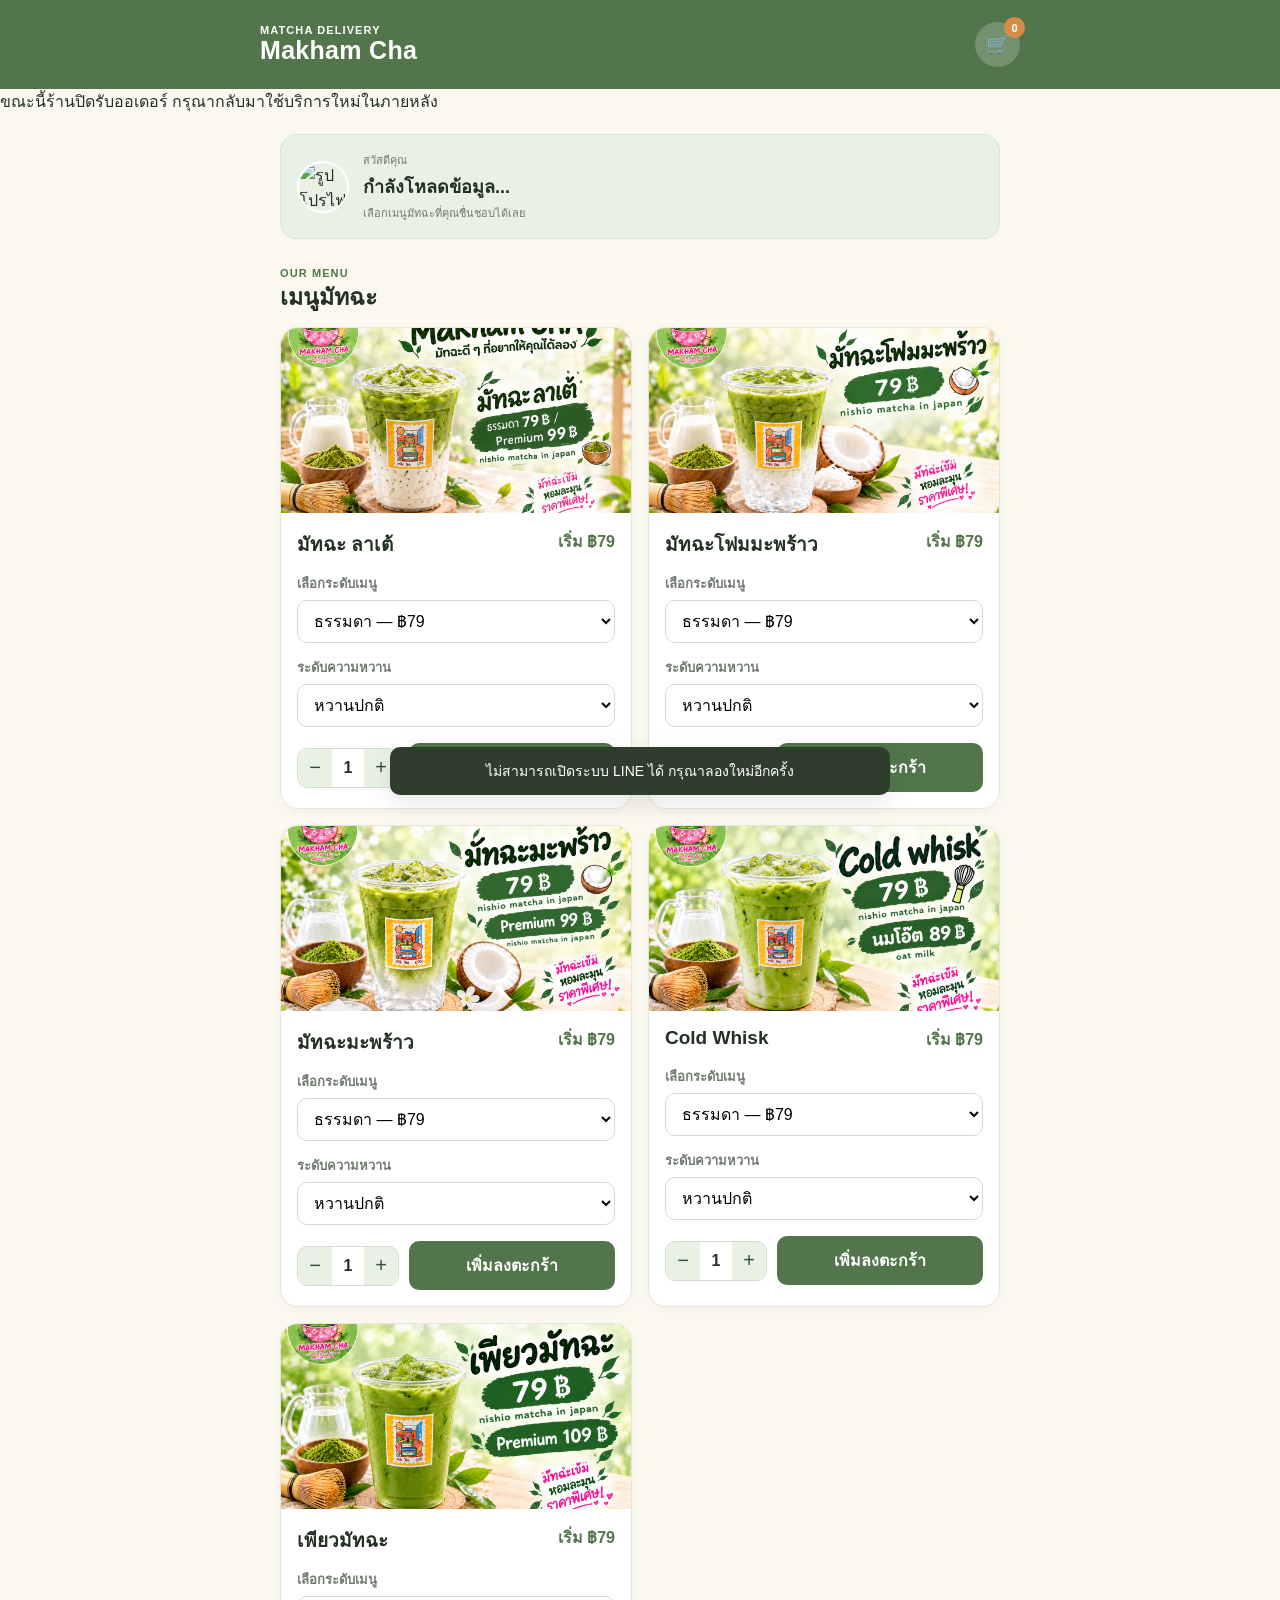
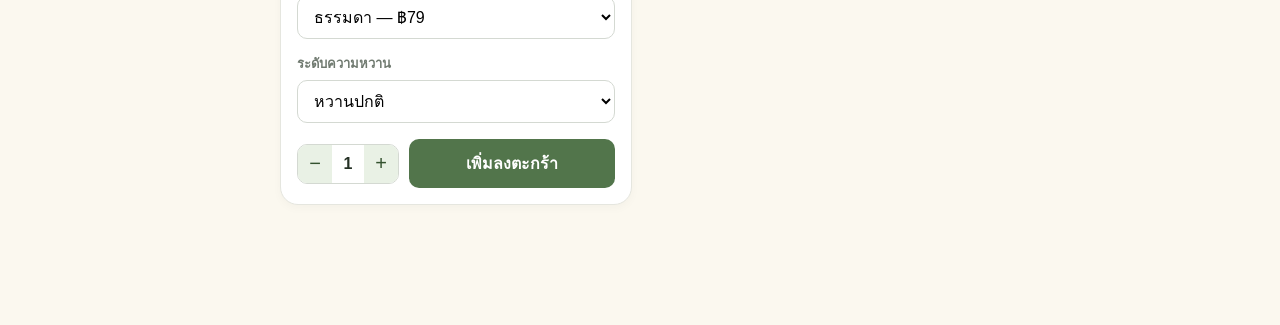
==== commit 2eac1479: "Add files via upload" ====
--- a/index.html
+++ b/index.html
@@ -26,7 +26,7 @@
       🛒 <span id="cartBadge">0</span>
     </button>
   </header>
-
+	ขณะนี้ร้านปิดรับออเดอร์ กรุณากลับมาใช้บริการใหม่ในภายหลัง
   <main class="container">
     <section class="welcome-card">
       <img id="profileImage" class="profile-image" src="https://via.placeholder.com/100?text=LINE" alt="รูปโปรไฟล์" />
--- a/style.css
+++ b/style.css
@@ -729,4 +729,45 @@
     margin: auto;
     border-radius: 20px;
   }
+}
+
+
+.store-status-banner {
+  width: min(calc(100% - 40px), 720px);
+  margin: 16px auto 0;
+  padding: 13px 16px;
+  border: 1px solid #efc7c2;
+  border-radius: 12px;
+  background: #fff1ef;
+  color: #9d3a32;
+}
+
+.store-status-banner strong,
+.store-status-banner span {
+  display: block;
+}
+
+.store-status-banner strong {
+  margin-bottom: 3px;
+}
+
+.store-status-banner span {
+  font-size: 13px;
+}
+
+.store-closed-overlay {
+  position: relative;
+  overflow: hidden;
+}
+
+.store-closed-overlay::after {
+  position: absolute;
+  inset: 0;
+  display: grid;
+  place-items: center;
+  background: rgba(255, 255, 255, 0.72);
+  color: #9d3a32;
+  content: "ร้านปิดรับออเดอร์";
+  font-size: 18px;
+  font-weight: 800;
 }
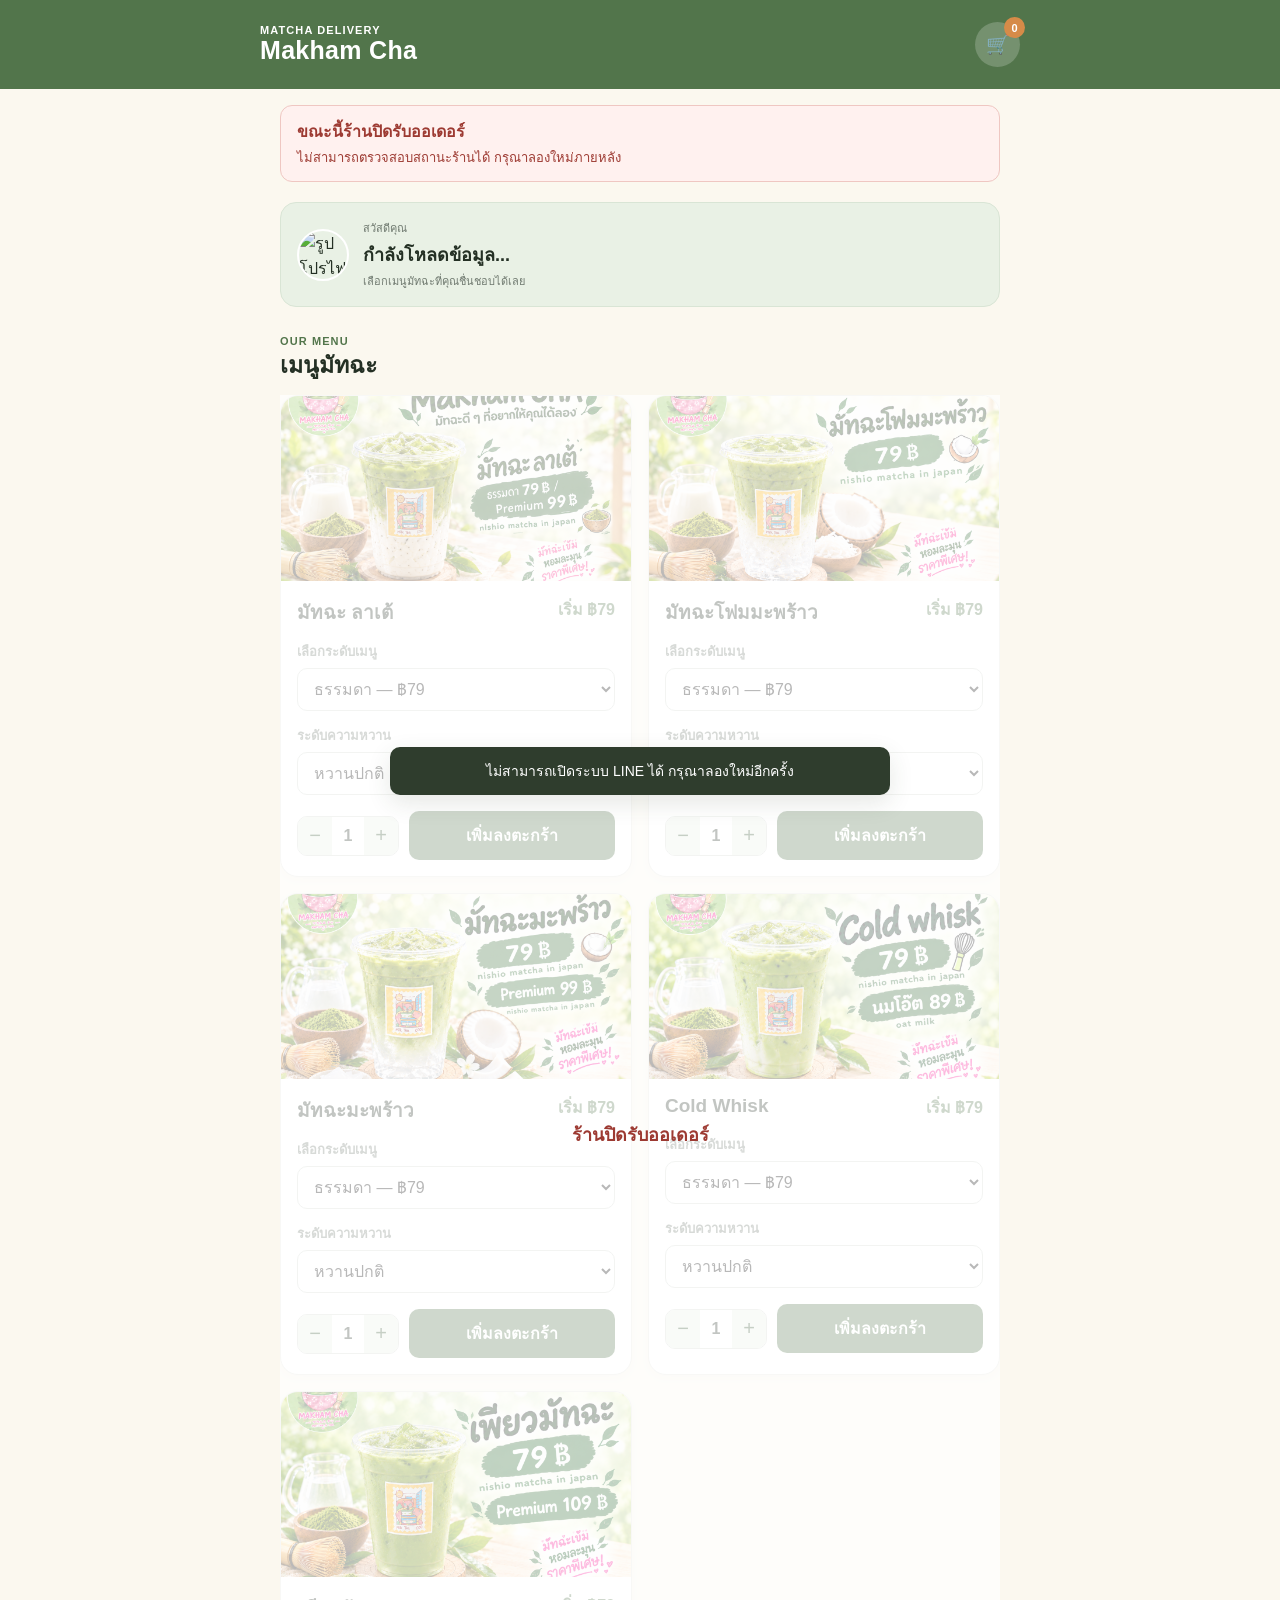
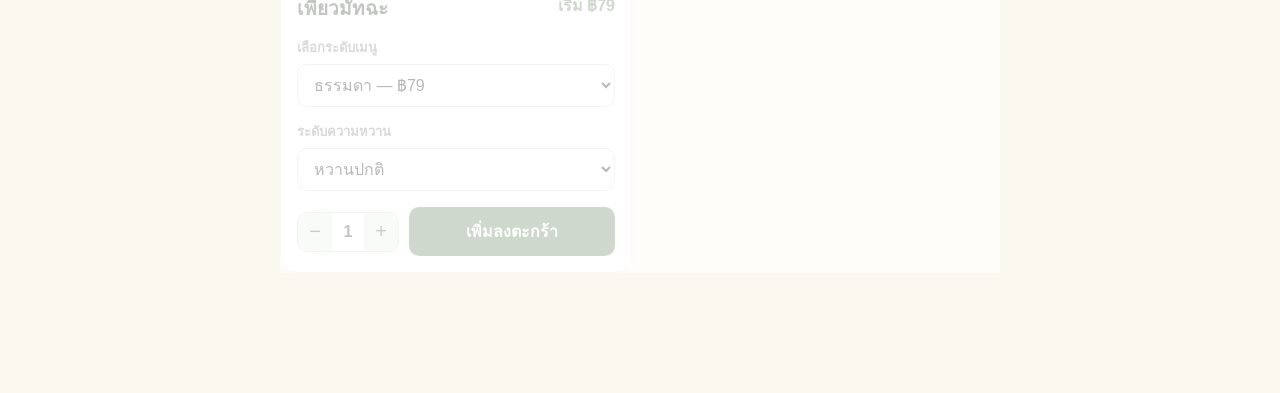
==== commit b7734bb1: "Add files via upload" ====
--- a/index.html
+++ b/index.html
@@ -26,7 +26,12 @@
       🛒 <span id="cartBadge">0</span>
     </button>
   </header>
-	ขณะนี้ร้านปิดรับออเดอร์ กรุณากลับมาใช้บริการใหม่ในภายหลัง
+
+  <div id="storeStatusBanner" class="store-status-banner hidden">
+    <strong id="storeStatusTitle">ขณะนี้ร้านปิดรับออเดอร์</strong>
+    <span id="storeStatusMessage">กรุณากลับมาใช้บริการใหม่ในภายหลัง</span>
+  </div>
+
   <main class="container">
     <section class="welcome-card">
       <img id="profileImage" class="profile-image" src="https://via.placeholder.com/100?text=LINE" alt="รูปโปรไฟล์" />
